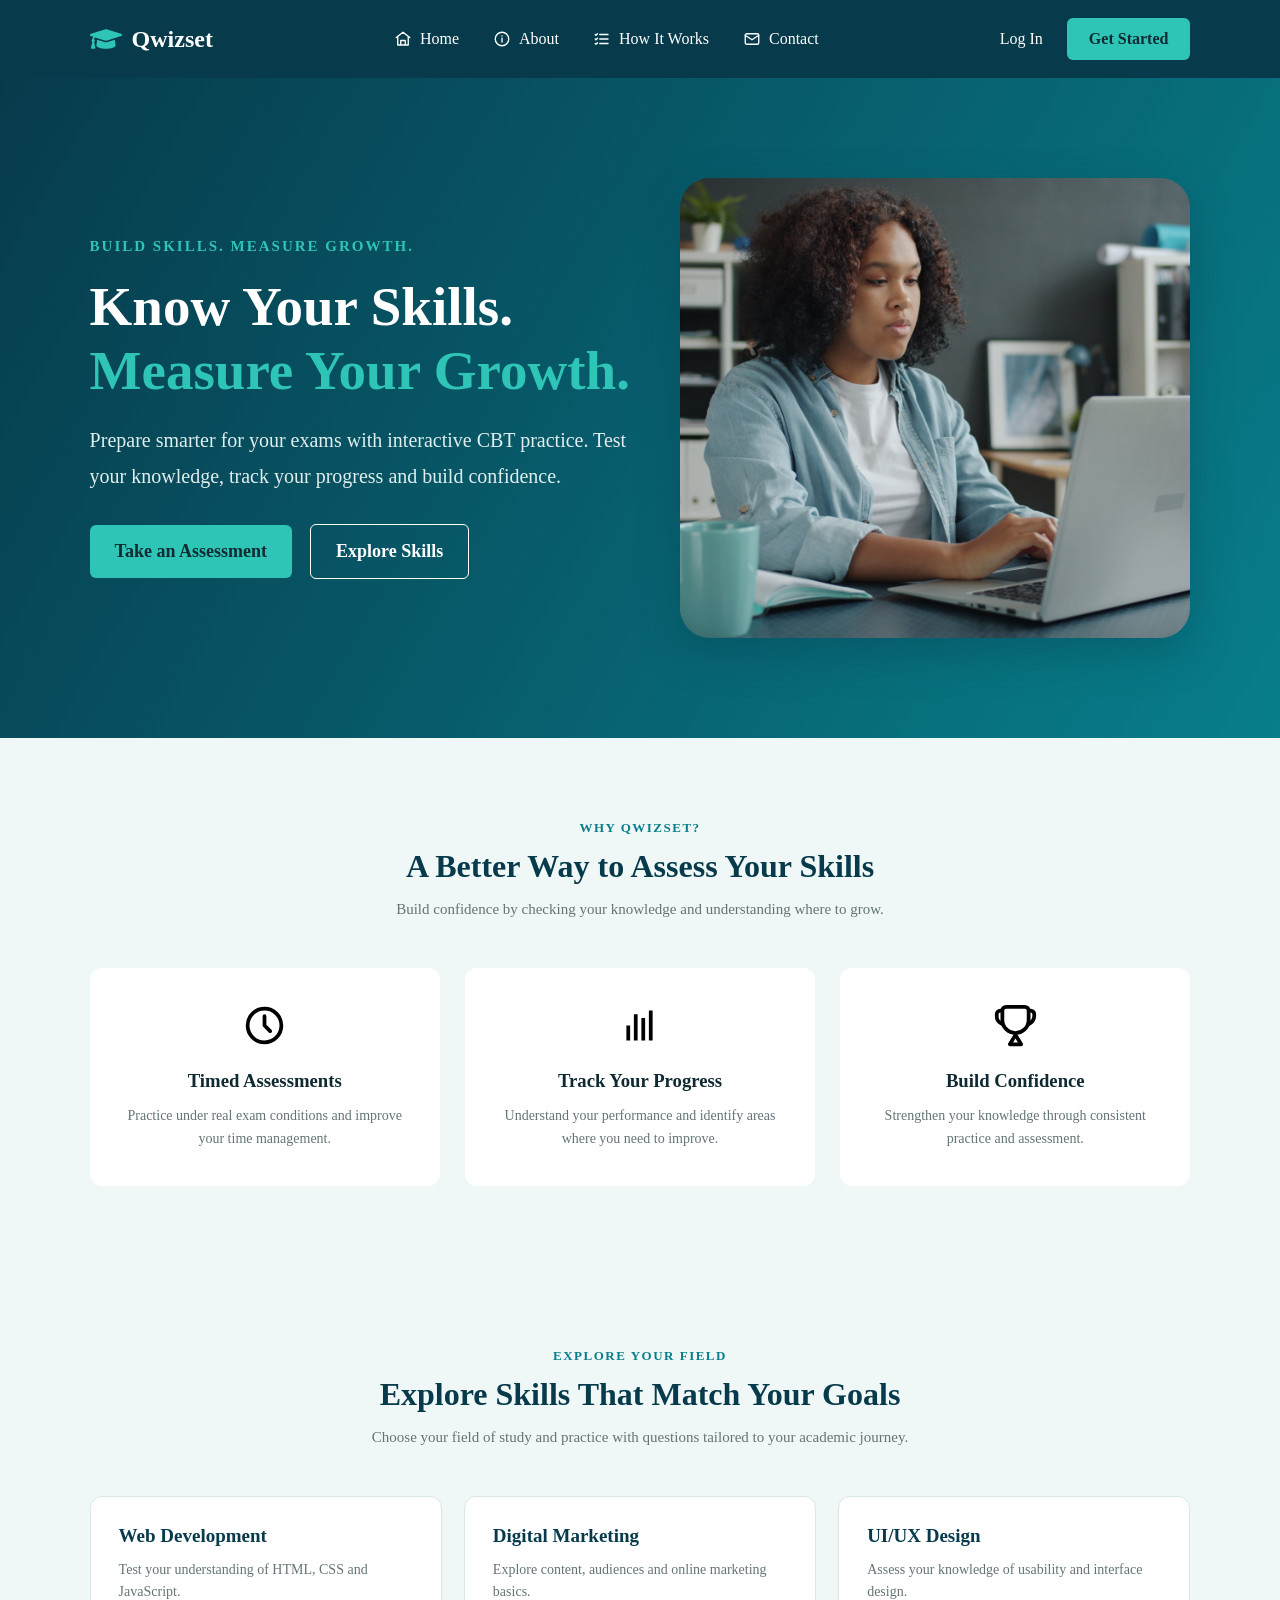
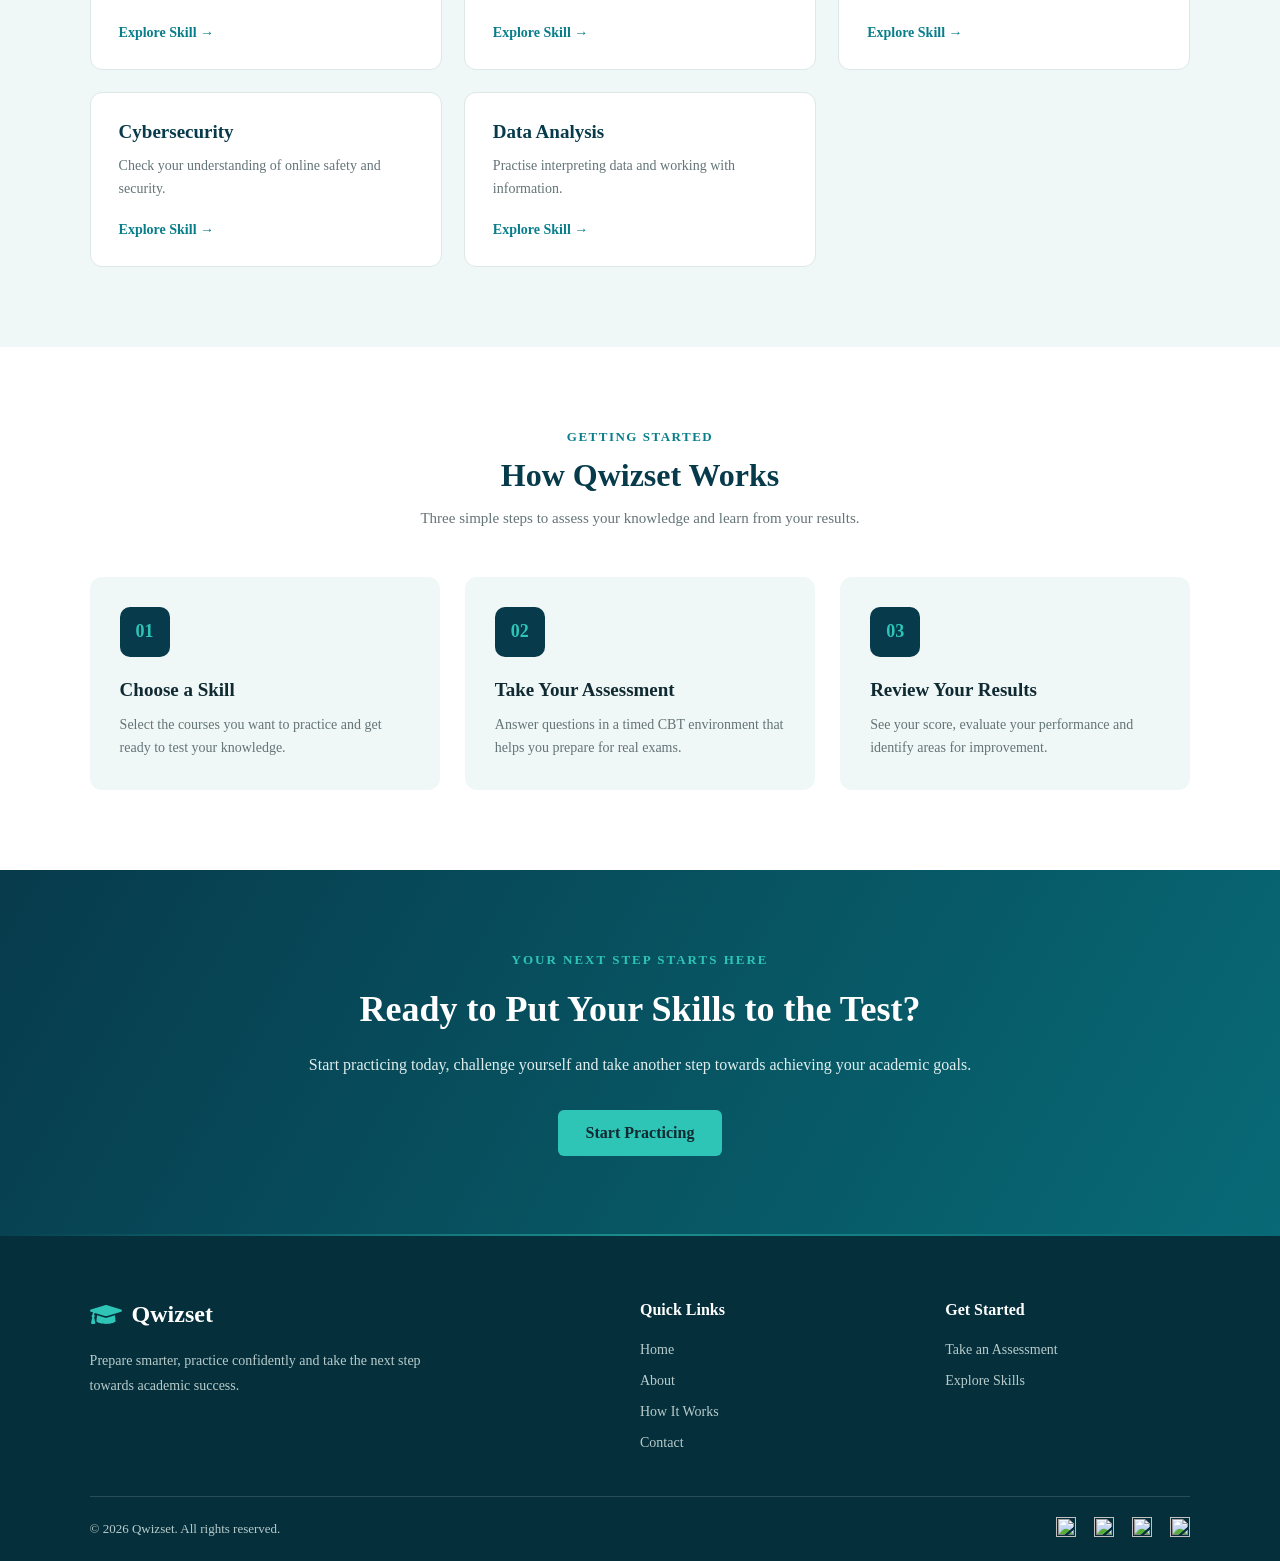
==== index.html @ 90378526 "Built a skills assessment quiz website" ====
<!doctype html>
<html lang="en">
  <head>
    <meta charset="UTF-8" />
    <meta name="viewport" content="width=device-width, initial-scale=1.0" />
    <title>Qwizset | Assess. Improve. Grow.</title>
    <link rel="stylesheet" href="style.css" />
  </head>
  <body>
    <header class="navbar">
      <div class="nav-container">
        <a href="#home" class="logo">
          <img src="assets/icons/qwizset-logo.svg" alt="Qwizset logo" />
          <span>Qwizset</span>
        </a>

        <nav class="nav-links" id="nav-links">
          <a href="#home">
            <svg class="nav-icon" viewBox="0 0 24 24" fill="none" stroke="currentColor" stroke-width="1.8" stroke-linecap="round" stroke-linejoin="round" aria-hidden="true">
              <path d="m3 10 9-7 9 7" />
              <path d="M5 9v11h14V9M9 20v-6h6v6" />
            </svg>
            <span>Home</span>
          </a>
          <a href="#features">
            <svg class="nav-icon" viewBox="0 0 24 24" fill="none" stroke="currentColor" stroke-width="1.8" stroke-linecap="round" stroke-linejoin="round" aria-hidden="true">
              <circle cx="12" cy="12" r="9" />
              <path d="M12 11v5m0-8h.01" />
            </svg>
            <span>About</span>
          </a>
          <a href="#how-it-works">
            <svg class="nav-icon" viewBox="0 0 24 24" fill="none" stroke="currentColor" stroke-width="1.8" stroke-linecap="round" stroke-linejoin="round" aria-hidden="true">
              <path d="M9 6h11M9 12h11M9 18h11" />
              <path d="m3 6 1 1 2-2m-3 7 1 1 2-2m-3 7 1 1 2-2" />
            </svg>
            <span>How It Works</span>
          </a>
          <a href="#contact">
            <svg class="nav-icon" viewBox="0 0 24 24" fill="none" stroke="currentColor" stroke-width="1.8" stroke-linecap="round" stroke-linejoin="round" aria-hidden="true">
              <rect x="3" y="5" width="18" height="14" rx="2" />
              <path d="m3 7 9 6 9-6" />
            </svg>
            <span>Contact</span>
          </a>
        </nav>

        <div class="nav-actions">
          <a href="#" class="login-btn">Log In</a>
          <a href="practice.html" class="signup-btn">Get Started</a>
        </div>

        <button
          class="menu-toggle"
          aria-label="Open navigation menu"
          aria-expanded="false"
          aria-controls="nav-links"
        >
          <img src="assets/icons/hamburger-menu.svg" class="menu-icon" alt="" />
          <img src="assets/icons/close-menu.svg" class="close-menu" alt="" />
        </button>
      </div>
    </header>

    <section class="hero" id="home">
      <div class="hero-content">
        <span class="hero-tag">BUILD SKILLS. MEASURE GROWTH.</span>

        <h1>Know Your Skills. <span>Measure Your Growth.</span></h1>

        <p>
          Prepare smarter for your exams with interactive CBT practice. Test
          your knowledge, track your progress and build confidence.
        </p>

        <div class="hero-buttons">
          <a href="practice.html" class="primary-btn">Take an Assessment</a>
          <a href="#courses" class="secondary-btn">Explore Skills</a>
        </div>
      </div>

      <div class="hero-image">
        <img
          src="assets/images/hero-image.jpg"
          alt="University student studying with a laptop"
        />
      </div>
    </section>
    <section class="features" id="features">
      <div class="section-heading">
        <span>WHY QWIZSET?</span>
        <h2>A Better Way to Assess Your Skills</h2>
        <p>Build confidence by checking your knowledge and understanding where to grow.</p>
      </div>

      <div class="features-container">
        <div class="feature-card">
          <img src="assets/icons/clock-icon.svg" alt="" />
          <h3>Timed Assessments</h3>
          <p>
            Practice under real exam conditions and improve your time
            management.
          </p>
        </div> 

        <div class="feature-card">
          <img src="assets/icons/chart.svg" alt="" />
          <h3>Track Your Progress</h3>
          <p>
            Understand your performance and identify areas where you need to
            improve.
          </p>
        </div>

        <div class="feature-card">
          <img src="assets/icons/trophy.svg" alt="" />
          <h3>Build Confidence</h3>
          <p>
            Strengthen your knowledge through consistent practice and
            assessment.
          </p>
        </div>
      </div>
    </section>

    <!-- SKILLS SECTION -->
    <section class="courses" id="courses">
      <div class="section-heading">
        <span>EXPLORE YOUR FIELD</span>
        <h2>Explore Skills That Match Your Goals</h2>
        <p>
          Choose your field of study and practice with questions tailored to
          your academic journey.
        </p>
      </div>

      <div class="courses-container">
        <div class="course-card">
          <h3>Web Development</h3>
          <p>Test your understanding of HTML, CSS and JavaScript.</p>
          <a href="practice.html?skill=web-development">Explore Skill →</a>
        </div>
        <div class="course-card">
          <h3>Digital Marketing</h3>
          <p>Explore content, audiences and online marketing basics.</p>
          <a href="practice.html?skill=digital-marketing">Explore Skill →</a>
        </div>
        <div class="course-card">
          <h3>UI/UX Design</h3>
          <p>Assess your knowledge of usability and interface design.</p>
          <a href="practice.html?skill=ui-ux-design">Explore Skill →</a>
        </div>
        <div class="course-card">
          <h3>Cybersecurity</h3>
          <p>Check your understanding of online safety and security.</p>
          <a href="practice.html?skill=cybersecurity">Explore Skill →</a>
        </div>
        <div class="course-card">
          <h3>Data Analysis</h3>
          <p>Practise interpreting data and working with information.</p>
          <a href="practice.html?skill=data-analysis">Explore Skill →</a>
        </div>
      </div>
    </section>

    <!-- HOW IT WORKS SECTION -->
    <section class="how-it-works" id="how-it-works">
      <div class="section-heading">
        <span>GETTING STARTED</span>
        <h2>How Qwizset Works</h2>
        <p>Three simple steps to assess your knowledge and learn from your results.</p>
      </div>

      <div class="steps-container">
        <div class="step-card">
          <div class="step-number">01</div>
          <h3>Choose a Skill</h3>
          <p>
            Select the courses you want to practice and get ready to test your
            knowledge.
          </p>
        </div>

        <div class="step-card">
          <div class="step-number">02</div>
          <h3>Take Your Assessment</h3>
          <p>
            Answer questions in a timed CBT environment that helps you prepare
            for real exams.
          </p>
        </div>

        <div class="step-card">
          <div class="step-number">03</div>
          <h3>Review Your Results</h3>
          <p>
            See your score, evaluate your performance and identify areas for
            improvement.
          </p>
        </div>
      </div>
    </section>

    <!-- CTA SECTION -->
    <section class="cta-section" id="contact">
      <div class="cta-content">
        <span>YOUR NEXT STEP STARTS HERE</span>

        <h2>Ready to Put Your Skills to the Test?</h2>

        <p>
          Start practicing today, challenge yourself and take another step
          towards achieving your academic goals.
        </p>

        <a href="practice.html" class="cta-btn">Start Practicing</a>
      </div>
    </section>
    <!-- FOOTER -->
    <footer class="footer">
      <div class="footer-container">
        <div class="footer-brand">
          <a href="#home" class="logo">
            <img src="assets/icons/qwizset-logo.svg" alt="" />
            <span>Qwizset</span>
          </a>

          <p>
            Prepare smarter, practice confidently and take the next step towards
            academic success.
          </p>
        </div>

        <div class="footer-links">
          <h3>Quick Links</h3>
          <a href="#home">Home</a>
          <a href="#features">About</a>
          <a href="#how-it-works">How It Works</a>
          <a href="#contact">Contact</a>
        </div>

        <div class="footer-links">
          <h3>Get Started</h3>
          <a href="practice.html">Take an Assessment</a>
          <a href="#courses">Explore Skills</a>
        </div>
      </div>

      <div class="footer-bottom">
        <p>&copy; 2026 Qwizset. All rights reserved.</p>

        <div class="social-links">
          <a href="#" aria-label="Instagram">
            <img src="assets/icons/instagram.png" alt="" />
          </a>

          <a href="#" aria-label="Facebook">
            <img src="assets/icons/facebook.png" alt="" />
          </a>

          <a href="#" aria-label="X">
            <img src="assets/icons/x.png" alt="" />
          </a>

          <a href="#" aria-label="LinkedIn">
            <img src="assets/icons/linkedin.png" alt="" />
          </a>
        </div>
      </div>
    </footer>

    <script src="script.js"></script>
  </body>
</html>
---- style.css ----
:root {
  --deep-teal: #073b4c;
  --teal: #087e8b;
  --aqua: #2ec4b6;
  --dark-teal: #102a32;
  --pale-mist: #f0f7f7;
}
*{
    margin: 0;
    padding: 0;
}
html {
  scroll-behavior: smooth;
  scroll-padding-top: 85px;
}

/* NAVBAR */
.navbar {
  background-color: var(--deep-teal);
  padding: 18px 7%;
  position: sticky;
  top: 0;
  z-index: 1000;
}

.nav-container {
  display: flex;
  align-items: center;
  justify-content: space-between;
}

.logo {
  display: flex;
  align-items: center;
  gap: 10px;
  color: white;
  text-decoration: none;
  font-size: 24px;
  font-weight: 700;
}

.logo img {
  width: 32px;
}

.nav-links {
  display: flex;
  align-items: center;
  gap: 34px;
}

.nav-links a,
.login-btn {
  color: white;
  text-decoration: none;
  font-size: 16px;
}
.nav-links a {
  display: inline-flex;
  align-items: center;
  gap: 8px;
  transition: color 0.3s ease;
}

.nav-icon {
  width: 18px;
  height: 18px;
  flex: 0 0 auto;
}

.nav-links a:hover {
  color: var(--aqua);
}

.login-btn {
  transition: color 0.3s ease;
}

.login-btn:hover {
  color: var(--aqua);
}

.nav-actions {
  display: flex;
  align-items: center;
  gap: 24px;
}

.signup-btn {
  background-color: var(--aqua);
  color: var(--dark-teal);
  padding: 12px 22px;
  border-radius: 6px;
  text-decoration: none;
  font-weight: 600;
}

.signup-btn {
  transition:
    transform 0.3s ease,
    background-color 0.3s ease;
}

.signup-btn:hover {
  background-color: white;
  transform: translateY(-3px);
}

.menu-toggle {
  display: none;
  background: none;
  border: none;
}

.menu-toggle img {
  width: 28px;
}

/* HERO SECTION */
.hero {
  background: linear-gradient(120deg, #073b4c, #087e8b);
  min-height: 520px;
  padding: 70px 7%;
  display: flex;
  align-items: center;
  justify-content: space-between;
  gap: 40px;
}

.hero-content {
  max-width: 550px;
  color: white;
}

.hero-tag {
  color: var(--aqua);
  font-size: 15px;
  font-weight: 700;
  letter-spacing: 2px;
}

.hero-content h1 {
  font-size: 55px;
  line-height: 1.15;
  margin: 20px 0;
}

.hero-content h1 span {
  color: var(--aqua);
}

.hero-content p {
  font-size: 20px;
  line-height: 1.8;
  color: #e0eeee;
  margin-bottom: 30px;
}

.hero-buttons {
  display: flex;
  align-items: center;
  gap: 18px;
}

.primary-btn,
.secondary-btn {
  padding: 16px 25px;
  font-size: 18px;
  border-radius: 6px;
  text-decoration: none;
  font-weight: 600;
  transition:
    transform 0.3s ease,
    background-color 0.3s ease,
    color 0.3s ease,
    box-shadow 0.3s ease;
}

.primary-btn {
  background: var(--aqua);
  color: var(--dark-teal);
}

.secondary-btn {
  border: 1px solid white;
  color: white;
}

.primary-btn:hover {
  background-color: white;
  transform: translateY(-4px);
  box-shadow: 0 8px 20px rgba(46, 196, 182, 0.2);
}

.secondary-btn:hover {
  background-color: white;
  color: var(--deep-teal);
  transform: translateY(-4px);
}

.hero-image {
  flex: 1;
  display: flex;
  justify-content: center;
  align-items: center;
  max-width: 680px;
  min-width: 0;
}

.hero-image img {
  width: 100%;
  max-width: 680px;
  height: 460px;
  object-fit: cover;
  object-position: center;
  border-radius: 30px;
  box-shadow: 0 15px 40px rgba(7, 59, 76, 0.35);
}

/* FEATURES SECTION */
.features {
  padding: 80px 7%;
  background-color: var(--pale-mist);
}

.section-heading {
  text-align: center;
  max-width: 650px;
  margin: 0 auto 50px;
}

.section-heading span {
  color: var(--teal);
  font-size: 13px;
  font-weight: 700;
  letter-spacing: 2px;
}

.section-heading h2 {
  color: var(--dark-teal);
  font-size: 34px;
  margin: 15px 0;
}

.section-heading p {
  color: #647477;
  line-height: 1.7;
}

.features-container {
  display: grid;
  grid-template-columns: repeat(3, 1fr);
  gap: 25px;
}

.feature-card {
  background: white;
  padding: 35px 25px;
  border-radius: 12px;
  text-align: center;
  transition:
    transform 0.3s ease,
    box-shadow 0.3s ease;
}

.feature-card:hover {
  transform: translateY(-7px);
  box-shadow: 0 10px 25px rgba(7, 59, 76, 0.1);
}

.feature-card img {
  width: 45px;
  height: 45px;
  object-fit: contain;
  margin-bottom: 18px;
}

.feature-card h3 {
  color: var(--dark-teal);
  margin-bottom: 12px;
}

.feature-card p {
  color: #647477;
  line-height: 1.7;
  font-size: 14px;
}

/* COURSES SECTION */
.courses {
  padding: 80px 7%;
  background-color: var(--pale-mist);
}

.section-heading {
  text-align: center;
  max-width: 650px;
  margin: 0 auto 45px;
}

.section-heading span {
  color: var(--teal);
  font-size: 13px;
  font-weight: 700;
  letter-spacing: 1.5px;
}

.section-heading h2 {
  color: var(--deep-teal);
  font-size: 32px;
  margin: 12px 0;
}

.section-heading p {
  color: #647477;
  font-size: 15px;
  line-height: 1.7;
}

.courses-container {
  display: grid;
  grid-template-columns: repeat(3, 1fr);
  gap: 22px;
}

.course-card {
  background-color: white;
  padding: 28px;
  border-radius: 12px;
  border: 1px solid #dce7e7;
  transition: 0.3s ease;
}

.course-card:hover {
  transform: translateY(-6px);
  box-shadow: 0 8px 20px rgba(7, 59, 76, 0.08);
  border-color: var(--teal);
}

.course-card h3 {
  color: var(--deep-teal);
  font-size: 19px;
  margin-bottom: 12px;
}

.course-card p {
  color: #647477;
  font-size: 14px;
  line-height: 1.6;
  margin-bottom: 20px;
}

.course-card a {
  color: var(--teal);
  font-size: 14px;
  font-weight: 700;
  text-decoration: none;
  transition: 0.3s ease;
}

.course-card a:hover {
  color: var(--deep-teal);
}

/* HOW IT WORKS SECTION */
.how-it-works {
  padding: 80px 7%;
  background-color: white;
}

.steps-container {
  display: grid;
  grid-template-columns: repeat(3, 1fr);
  gap: 25px;
}

.step-card {
  padding: 30px;
  background-color: var(--pale-mist);
  border-radius: 12px;
  transition:
    transform 0.3s ease,
    box-shadow 0.3s ease;
}

.step-card:hover {
  transform: translateY(-7px);
  box-shadow: 0 10px 25px rgba(7, 59, 76, 0.1);
}

.step-number {
  width: 50px;
  height: 50px;
  display: flex;
  align-items: center;
  justify-content: center;
  background-color: var(--deep-teal);
  color: var(--aqua);
  border-radius: 10px;
  font-size: 18px;
  font-weight: 700;
  margin-bottom: 22px;
}

.step-card h3 {
  color: var(--dark-teal);
  font-size: 19px;
  margin-bottom: 12px;
}

.step-card p {
  color: #647477;
  font-size: 14px;
  line-height: 1.7;
}

/* CTA SECTION */
.cta-section {
  padding: 80px 7%;
  background: linear-gradient(120deg, #073b4c, #086a76);
  text-align: center;
  position: relative;
}
.cta-section::after {
  content: "";
  position: absolute;
  bottom: 0;
  left: 0;
  width: 100%;
  height: 2px;
  background: linear-gradient(90deg, transparent, var(--aqua), transparent);
  opacity: 0.5;
}

.cta-content {
  max-width: 700px;
  margin: 0 auto;
}

.cta-content span {
  color: var(--aqua);
  font-size: 13px;
  font-weight: 700;
  letter-spacing: 2px;
}

.cta-content h2 {
  color: white;
  font-size: 36px;
  line-height: 1.3;
  margin: 18px 0;
}

.cta-content p {
  color: #e0eeee;
  font-size: 16px;
  line-height: 1.8;
  margin-bottom: 30px;
}

.cta-btn {
  display: inline-block;
  background-color: var(--aqua);
  color: var(--dark-teal);
  padding: 14px 28px;
  border-radius: 6px;
  text-decoration: none;
  font-weight: 700;
  transition:
    transform 0.3s ease,
    background-color 0.3s ease;
}

.cta-btn:hover {
  background-color: white;
  transform: translateY(-3px);
}

/* FOOTER */
.footer {
  background-color: #052f3b;
  padding: 65px 7% 20px;
}

.footer-container {
  display: grid;
  grid-template-columns: 2fr 1fr 1fr;
  gap: 60px;
  padding-bottom: 45px;
}

.footer-brand .logo {
  margin-bottom: 20px;
}

.footer-brand p {
  color: #b8cccc;
  font-size: 14px;
  line-height: 1.8;
  max-width: 350px;
}

.footer-links {
  display: flex;
  flex-direction: column;
  gap: 15px;
}

.footer-links h3 {
  color: white;
  font-size: 16px;
  margin-bottom: 8px;
}

.footer-links a {
  color: #b8cccc;
  text-decoration: none;
  font-size: 14px;
  transition:
    color 0.3s ease,
    transform 0.3s ease;
}

.footer-links a:hover {
  color: var(--aqua);
  transform: translateX(5px);
}

.footer-bottom {
  border-top: 1px solid rgba(255, 255, 255, 0.15);
  padding-top: 20px;
  display: flex;
  align-items: center;
  justify-content: space-between;
  gap: 20px;
}

.footer-bottom p {
  color: #b8cccc;
  font-size: 13px;
}

.social-links {
  display: flex;
  align-items: center;
  gap: 18px;
}

.social-links img {
  width: 20px;
  height: 20px;
  object-fit: contain;
  transition: transform 0.3s ease;
}

.social-links a:hover img {
  transform: translateY(-4px);
}

/* TABLET RESPONSIVENESS */
@media (max-width: 900px) {

    /* HERO SECTION */
    .hero {
        gap: 20px;
        padding: 60px 5%;
    }

    .hero-content {
        flex: 1;
    }

   .hero-buttons a {
    display: inline-flex;
    align-items: center;
    justify-content: center;
    text-align: center;
    white-space: nowrap;
} 

    .hero-image {
        flex: 1;
    }

    /* COURSES SECTION */
    .courses-container {
        grid-template-columns: repeat(2, 1fr);
    }

}

/* MOBILE RESPONSIVENESS */
@media (max-width: 768px) {
  /* NAVBAR */
  .navbar {
    padding: 15px 5%;
  }

  .nav-links,
  .nav-actions {
    display: none;
  }

  .nav-links a {
    padding: 10px 15px;
    border-radius: 6px;
    transition:
      background-color 0.3s ease,
      color 0.3s ease;
  }

  .nav-links a:hover {
    background-color: var(--aqua);
    color: var(--dark-teal);
  }
  .nav-links.active {
    display: flex;
    flex-direction: column;
    position: absolute;
    top: 100%;
    left: 0;
    width: 100%;
    background-color: var(--deep-teal);
    padding: 25px 5%;
    gap: 22px;
    z-index: 100;
  }

  .menu-toggle {
    display: block;
    cursor: pointer;
  }

  /* HERO SECTION */
  .hero {
    flex-direction: column;
    text-align: center;
    padding: 60px 5%;
  }

  .hero-content h1 {
    font-size: 38px;
  }

  .hero-buttons {
    justify-content: center;
    flex-wrap: wrap;
  }

  .hero-image {
    width: 100%;
  }

  .hero-image img {
    width: 100%;
    max-width: 500px;
    height: 350px;
  }

  /* FEATURES */
  .features-container {
    grid-template-columns: 1fr;
  }

  .section-heading h2 {
    font-size: 28px;
  }

  /* COURSES SECTION */
  .courses {
    padding: 80px 7%;
    background-color: var(--pale-mist);
  }

  .section-heading {
    text-align: center;
    max-width: 650px;
    margin: 0 auto 45px;
  }

  .section-heading span {
    color: var(--teal);
    font-size: 13px;
    font-weight: 700;
    letter-spacing: 1.5px;
  }

  .section-heading h2 {
    color: var(--deep-teal);
    font-size: 32px;
    margin: 12px 0;
  }

  .section-heading p {
    color: #647477;
    font-size: 15px;
    line-height: 1.7;
  }

  .courses-container {
    display: grid;
    grid-template-columns: repeat(3, 1fr);
    gap: 22px;
  }

  .course-card {
    background-color: white;
    padding: 28px;
    border-radius: 12px;
    border: 1px solid #dce7e7;
    transition: 0.3s ease;
  }

  .course-card:hover {
    transform: translateY(-6px);
    box-shadow: 0 8px 20px rgba(7, 59, 76, 0.08);
    border-color: var(--teal);
  }

  .course-card h3 {
    color: var(--deep-teal);
    font-size: 19px;
    margin-bottom: 12px;
  }

  .course-card p {
    color: #647477;
    font-size: 14px;
    line-height: 1.6;
    margin-bottom: 20px;
  }

  .course-card a {
    color: var(--teal);
    font-size: 14px;
    font-weight: 700;
    text-decoration: none;
    transition: 0.3s ease;
  }

  .course-card a:hover {
    color: var(--deep-teal);
  }

  .courses-container {
    grid-template-columns: 1fr;
}

  /* HOW IT WORKS */
  .steps-container {
    grid-template-columns: 1fr;
  }

  /* CTA */
  .cta-content h2 {
    font-size: 29px;
  }

  /* FOOTER */
  .footer-container {
    grid-template-columns: 1fr;
    gap: 35px;
  }

  .footer-bottom {
    flex-direction: column;
    text-align: center;
  }
}


.menu-toggle .menu-icon {
  display: block;
}
.menu-toggle .close-menu {
  display: none;
}

.menu-toggle.active .menu-icon {
  display: none;
}

.menu-toggle.active .close-menu {
  display: block;
}
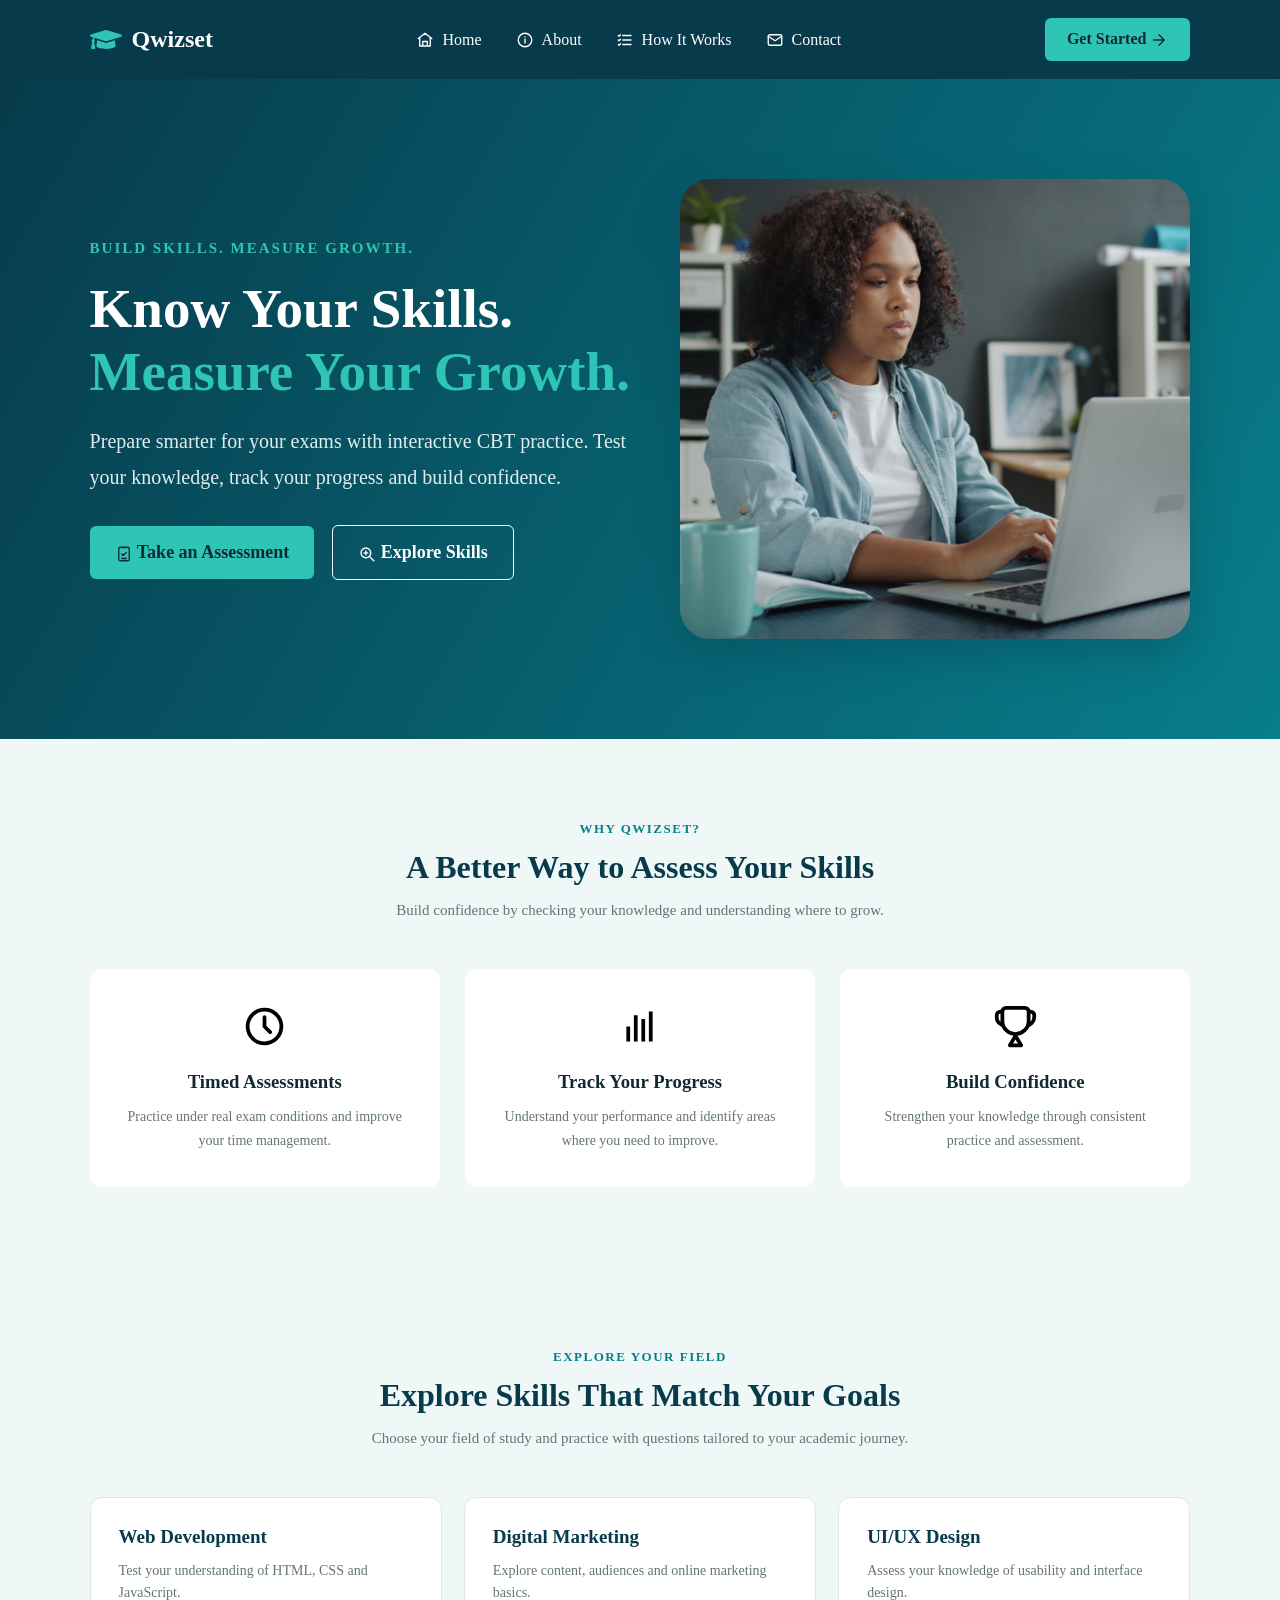
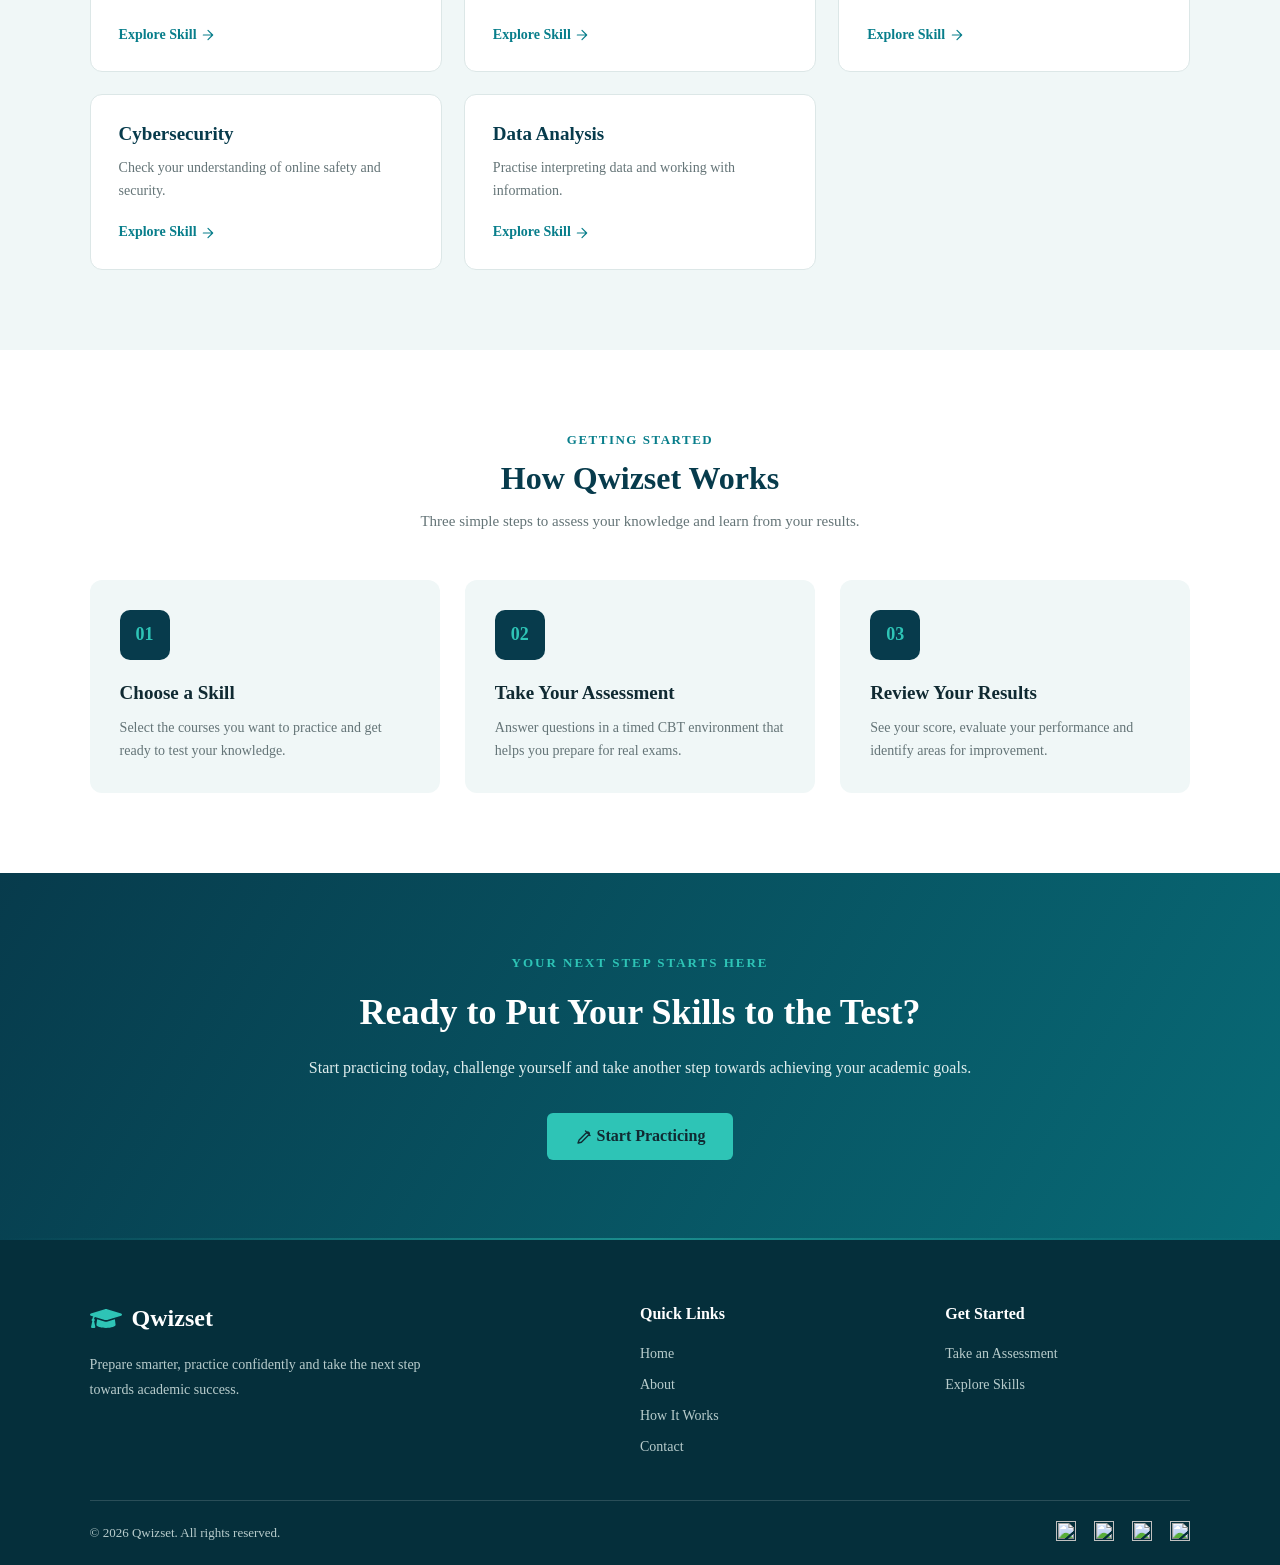
==== commit 66ad72fc: "I added more responsive design, ui/ux design, javascript functionality and icons" ====
--- a/index.html
+++ b/index.html
@@ -46,8 +46,12 @@
         </nav>
 
         <div class="nav-actions">
-          <a href="#" class="login-btn">Log In</a>
-          <a href="practice.html" class="signup-btn">Get Started</a>
+          <a href="practice.html" class="signup-btn">
+            Get Started
+            <svg width="18" height="18" viewBox="0 0 24 24" fill="none" stroke="currentColor" stroke-width="1.8" stroke-linecap="round" stroke-linejoin="round" aria-hidden="true" style="vertical-align: middle;">
+              <path d="M5 12h14m-7-7 7 7-7 7" />
+            </svg>
+          </a>
         </div>
 
         <button
@@ -74,8 +78,20 @@
         </p>
 
         <div class="hero-buttons">
-          <a href="practice.html" class="primary-btn">Take an Assessment</a>
-          <a href="#courses" class="secondary-btn">Explore Skills</a>
+          <a href="practice.html" class="primary-btn">
+            <svg width="18" height="18" viewBox="0 0 24 24" fill="none" stroke="currentColor" stroke-width="1.8" stroke-linecap="round" stroke-linejoin="round" aria-hidden="true" style="vertical-align: middle;">
+              <rect x="5" y="3" width="14" height="18" rx="2" />
+              <path d="M9 3.5h6M9 12l2 2 4-4M9 18h6" />
+            </svg>
+            Take an Assessment
+          </a>
+          <a href="#courses" class="secondary-btn">
+            <svg width="18" height="18" viewBox="0 0 24 24" fill="none" stroke="currentColor" stroke-width="1.8" stroke-linecap="round" stroke-linejoin="round" aria-hidden="true" style="vertical-align: middle;">
+              <circle cx="10.5" cy="10.5" r="6.5" />
+              <path d="m16 16 5 5M8 10.5h5m-2.5-2.5v5" />
+            </svg>
+            Explore Skills
+          </a>
         </div>
       </div>
 
@@ -138,27 +154,52 @@
         <div class="course-card">
           <h3>Web Development</h3>
           <p>Test your understanding of HTML, CSS and JavaScript.</p>
-          <a href="practice.html?skill=web-development">Explore Skill →</a>
+          <a href="practice.html?skill=web-development">
+            Explore Skill
+            <svg width="16" height="16" viewBox="0 0 24 24" fill="none" stroke="currentColor" stroke-width="1.8" stroke-linecap="round" stroke-linejoin="round" aria-hidden="true" style="vertical-align: middle;">
+              <path d="M5 12h14m-7-7 7 7-7 7" />
+            </svg>
+          </a>
         </div>
         <div class="course-card">
           <h3>Digital Marketing</h3>
           <p>Explore content, audiences and online marketing basics.</p>
-          <a href="practice.html?skill=digital-marketing">Explore Skill →</a>
+          <a href="practice.html?skill=digital-marketing">
+            Explore Skill
+            <svg width="16" height="16" viewBox="0 0 24 24" fill="none" stroke="currentColor" stroke-width="1.8" stroke-linecap="round" stroke-linejoin="round" aria-hidden="true" style="vertical-align: middle;">
+              <path d="M5 12h14m-7-7 7 7-7 7" />
+            </svg>
+          </a>
         </div>
         <div class="course-card">
           <h3>UI/UX Design</h3>
           <p>Assess your knowledge of usability and interface design.</p>
-          <a href="practice.html?skill=ui-ux-design">Explore Skill →</a>
+          <a href="practice.html?skill=ui-ux-design">
+            Explore Skill
+            <svg width="16" height="16" viewBox="0 0 24 24" fill="none" stroke="currentColor" stroke-width="1.8" stroke-linecap="round" stroke-linejoin="round" aria-hidden="true" style="vertical-align: middle;">
+              <path d="M5 12h14m-7-7 7 7-7 7" />
+            </svg>
+          </a>
         </div>
         <div class="course-card">
           <h3>Cybersecurity</h3>
           <p>Check your understanding of online safety and security.</p>
-          <a href="practice.html?skill=cybersecurity">Explore Skill →</a>
+          <a href="practice.html?skill=cybersecurity">
+            Explore Skill
+            <svg width="16" height="16" viewBox="0 0 24 24" fill="none" stroke="currentColor" stroke-width="1.8" stroke-linecap="round" stroke-linejoin="round" aria-hidden="true" style="vertical-align: middle;">
+              <path d="M5 12h14m-7-7 7 7-7 7" />
+            </svg>
+          </a>
         </div>
         <div class="course-card">
           <h3>Data Analysis</h3>
           <p>Practise interpreting data and working with information.</p>
-          <a href="practice.html?skill=data-analysis">Explore Skill →</a>
+          <a href="practice.html?skill=data-analysis">
+            Explore Skill
+            <svg width="16" height="16" viewBox="0 0 24 24" fill="none" stroke="currentColor" stroke-width="1.8" stroke-linecap="round" stroke-linejoin="round" aria-hidden="true" style="vertical-align: middle;">
+              <path d="M5 12h14m-7-7 7 7-7 7" />
+            </svg>
+          </a>
         </div>
       </div>
     </section>
@@ -213,7 +254,12 @@
           towards achieving your academic goals.
         </p>
 
-        <a href="practice.html" class="cta-btn">Start Practicing</a>
+        <a href="practice.html" class="cta-btn">
+          <svg width="18" height="18" viewBox="0 0 24 24" fill="none" stroke="currentColor" stroke-width="1.8" stroke-linecap="round" stroke-linejoin="round" aria-hidden="true" style="vertical-align: middle;">
+            <path d="m14 4 6 6M4 20l4.5-1 10-10a2.1 2.1 0 0 0-3-3l-10 10L4 20Z" />
+          </svg>
+          Start Practicing
+        </a>
       </div>
     </section>
     <!-- FOOTER -->
--- a/style.css
+++ b/style.css
@@ -49,8 +49,7 @@
   gap: 34px;
 }
 
-.nav-links a,
-.login-btn {
+.nav-links a {
   color: white;
   text-decoration: none;
   font-size: 16px;
@@ -69,14 +68,6 @@
 }
 
 .nav-links a:hover {
-  color: var(--aqua);
-}
-
-.login-btn {
-  transition: color 0.3s ease;
-}
-
-.login-btn:hover {
   color: var(--aqua);
 }
 
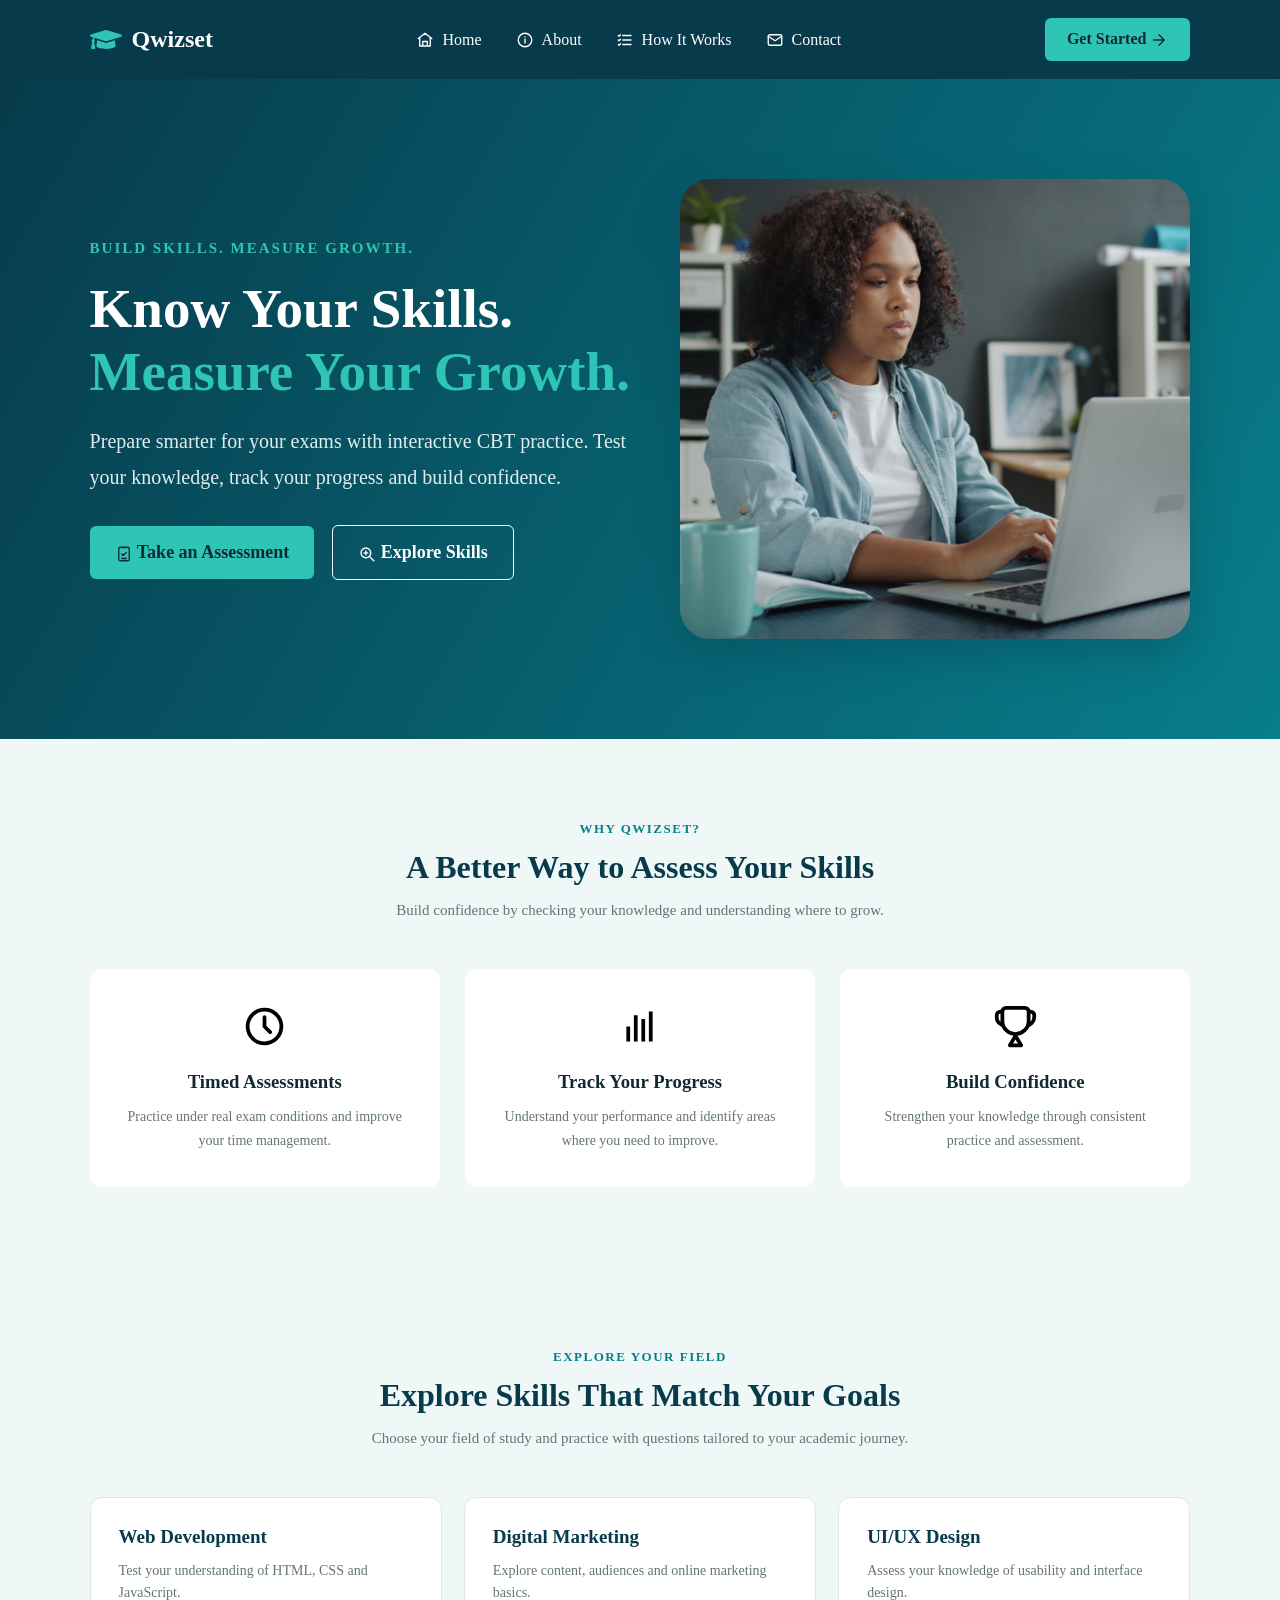
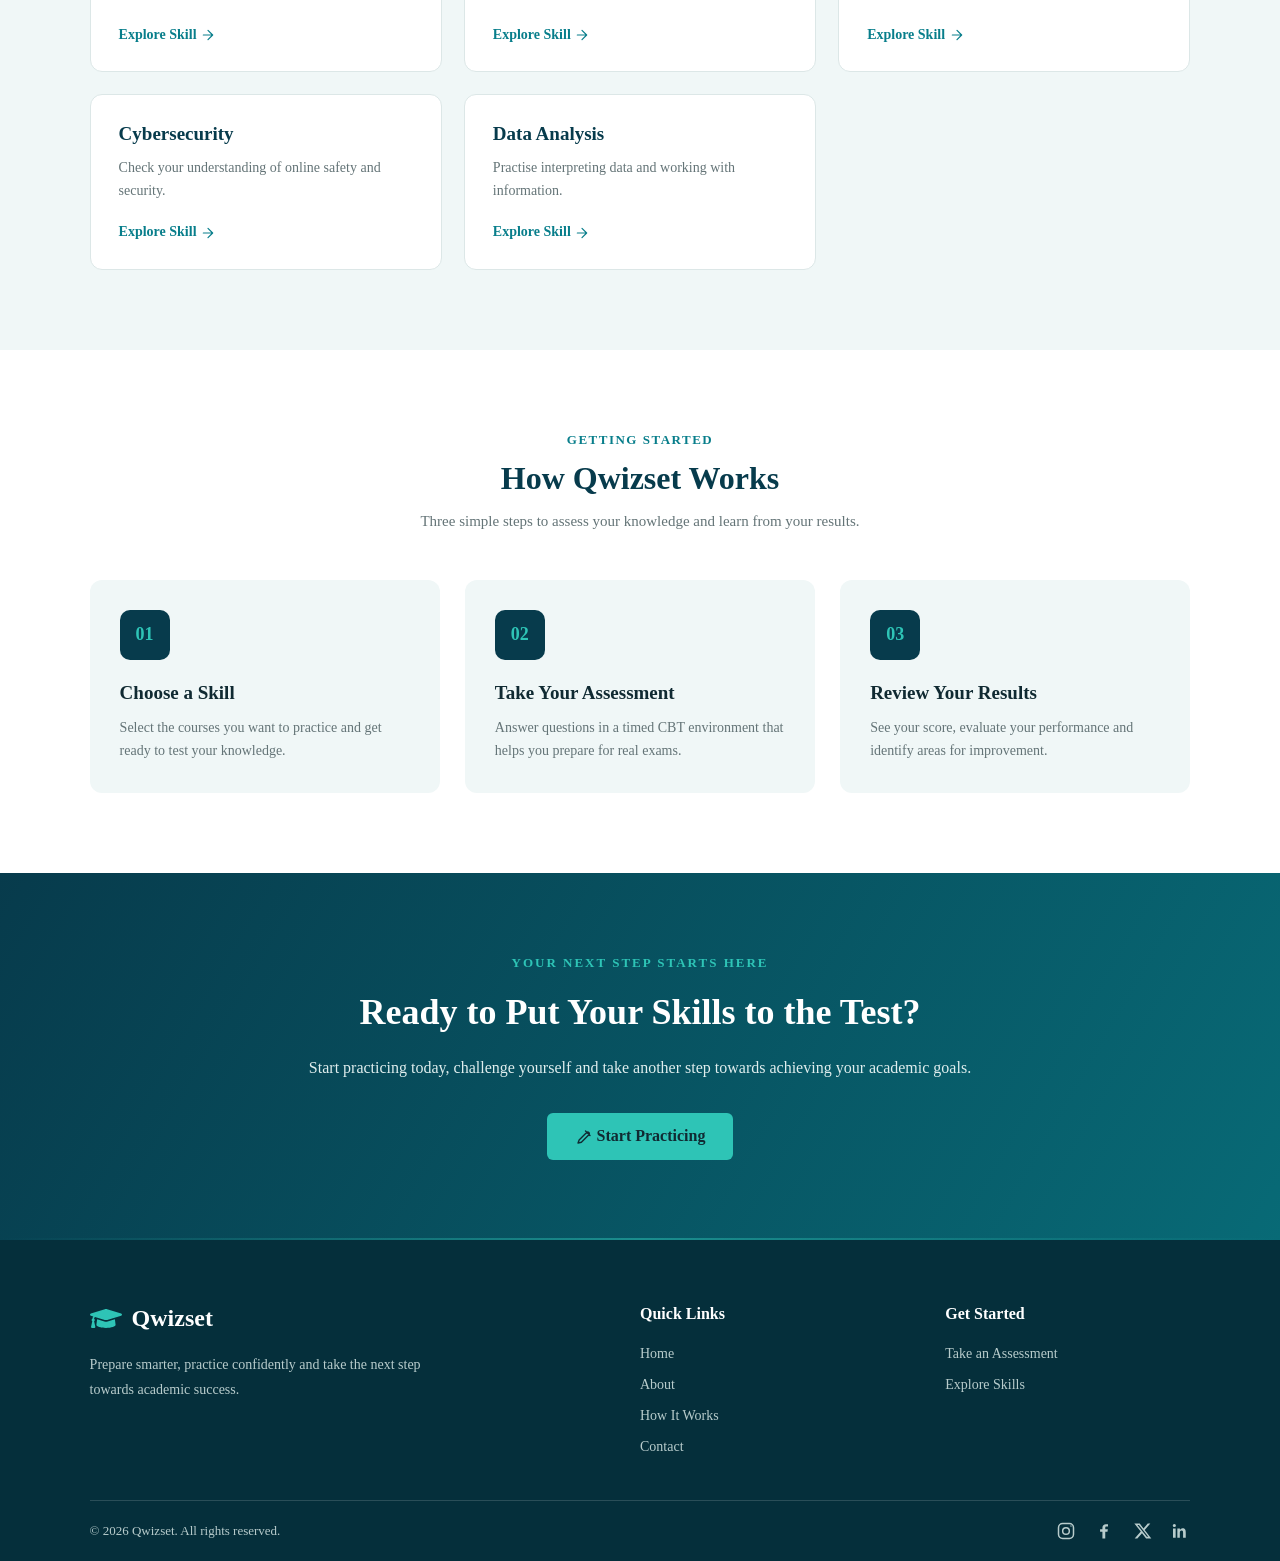
==== commit b7c23dac: "I added social media handles" ====
--- a/index.html
+++ b/index.html
@@ -4,6 +4,7 @@
     <meta charset="UTF-8" />
     <meta name="viewport" content="width=device-width, initial-scale=1.0" />
     <title>Qwizset | Assess. Improve. Grow.</title>
+    <link rel="icon" type="image/svg+xml" href="assets/icons/qwizset-logo.svg" />
     <link rel="stylesheet" href="style.css" />
   </head>
   <body>
@@ -297,19 +298,29 @@
 
         <div class="social-links">
           <a href="#" aria-label="Instagram">
-            <img src="assets/icons/instagram.png" alt="" />
+            <svg viewBox="0 0 24 24" fill="none" stroke="currentColor" stroke-width="1.8" stroke-linecap="round" stroke-linejoin="round" aria-hidden="true">
+              <rect x="3" y="3" width="18" height="18" rx="5" />
+              <circle cx="12" cy="12" r="4" />
+              <circle cx="18" cy="6" r="0.8" fill="currentColor" stroke="none" />
+            </svg>
           </a>
 
           <a href="#" aria-label="Facebook">
-            <img src="assets/icons/facebook.png" alt="" />
+            <svg viewBox="0 0 24 24" fill="currentColor" aria-hidden="true">
+              <path d="M13.5 21v-8h2.7l.4-3h-3.1V8.1c0-.9.3-1.5 1.6-1.5h1.7V3.9c-.3 0-1.3-.1-2.5-.1-2.5 0-4.2 1.5-4.2 4.3V10H7.3v3h2.8v8h3.4Z" />
+            </svg>
           </a>
 
           <a href="#" aria-label="X">
-            <img src="assets/icons/x.png" alt="" />
+            <svg viewBox="0 0 24 24" fill="currentColor" aria-hidden="true">
+              <path d="M18.9 3H22l-6.8 7.8L23.2 21h-6.3L12 14.7 6.4 21H3.2l7.3-8.4L2.8 3h6.5l4.5 6 5.1-6Zm-1.1 16h1.7L8.3 4.9H6.5L17.8 19Z" />
+            </svg>
           </a>
 
           <a href="#" aria-label="LinkedIn">
-            <img src="assets/icons/linkedin.png" alt="" />
+            <svg viewBox="0 0 24 24" fill="currentColor" aria-hidden="true">
+              <path d="M5.2 3.5a1.9 1.9 0 1 0 0 3.8 1.9 1.9 0 0 0 0-3.8ZM3.6 9h3.2v11H3.6V9Zm5.2 0h3.1v1.5h.1A3.4 3.4 0 0 1 15 8.7c3.3 0 3.9 2.2 3.9 5V20h-3.2v-5.6c0-1.3 0-3-1.8-3s-2.1 1.4-2.1 2.9V20H8.8V9Z" />
+            </svg>
           </a>
         </div>
       </div>
--- a/style.css
+++ b/style.css
@@ -537,14 +537,23 @@
   gap: 18px;
 }
 
-.social-links img {
+.social-links svg {
   width: 20px;
   height: 20px;
-  object-fit: contain;
   transition: transform 0.3s ease;
 }
 
-.social-links a:hover img {
+.social-links a {
+  display: inline-flex;
+  color: #b8cccc;
+  transition: color 0.3s ease;
+}
+
+.social-links a:hover {
+  color: var(--aqua);
+}
+
+.social-links a:hover svg {
   transform: translateY(-4px);
 }
 
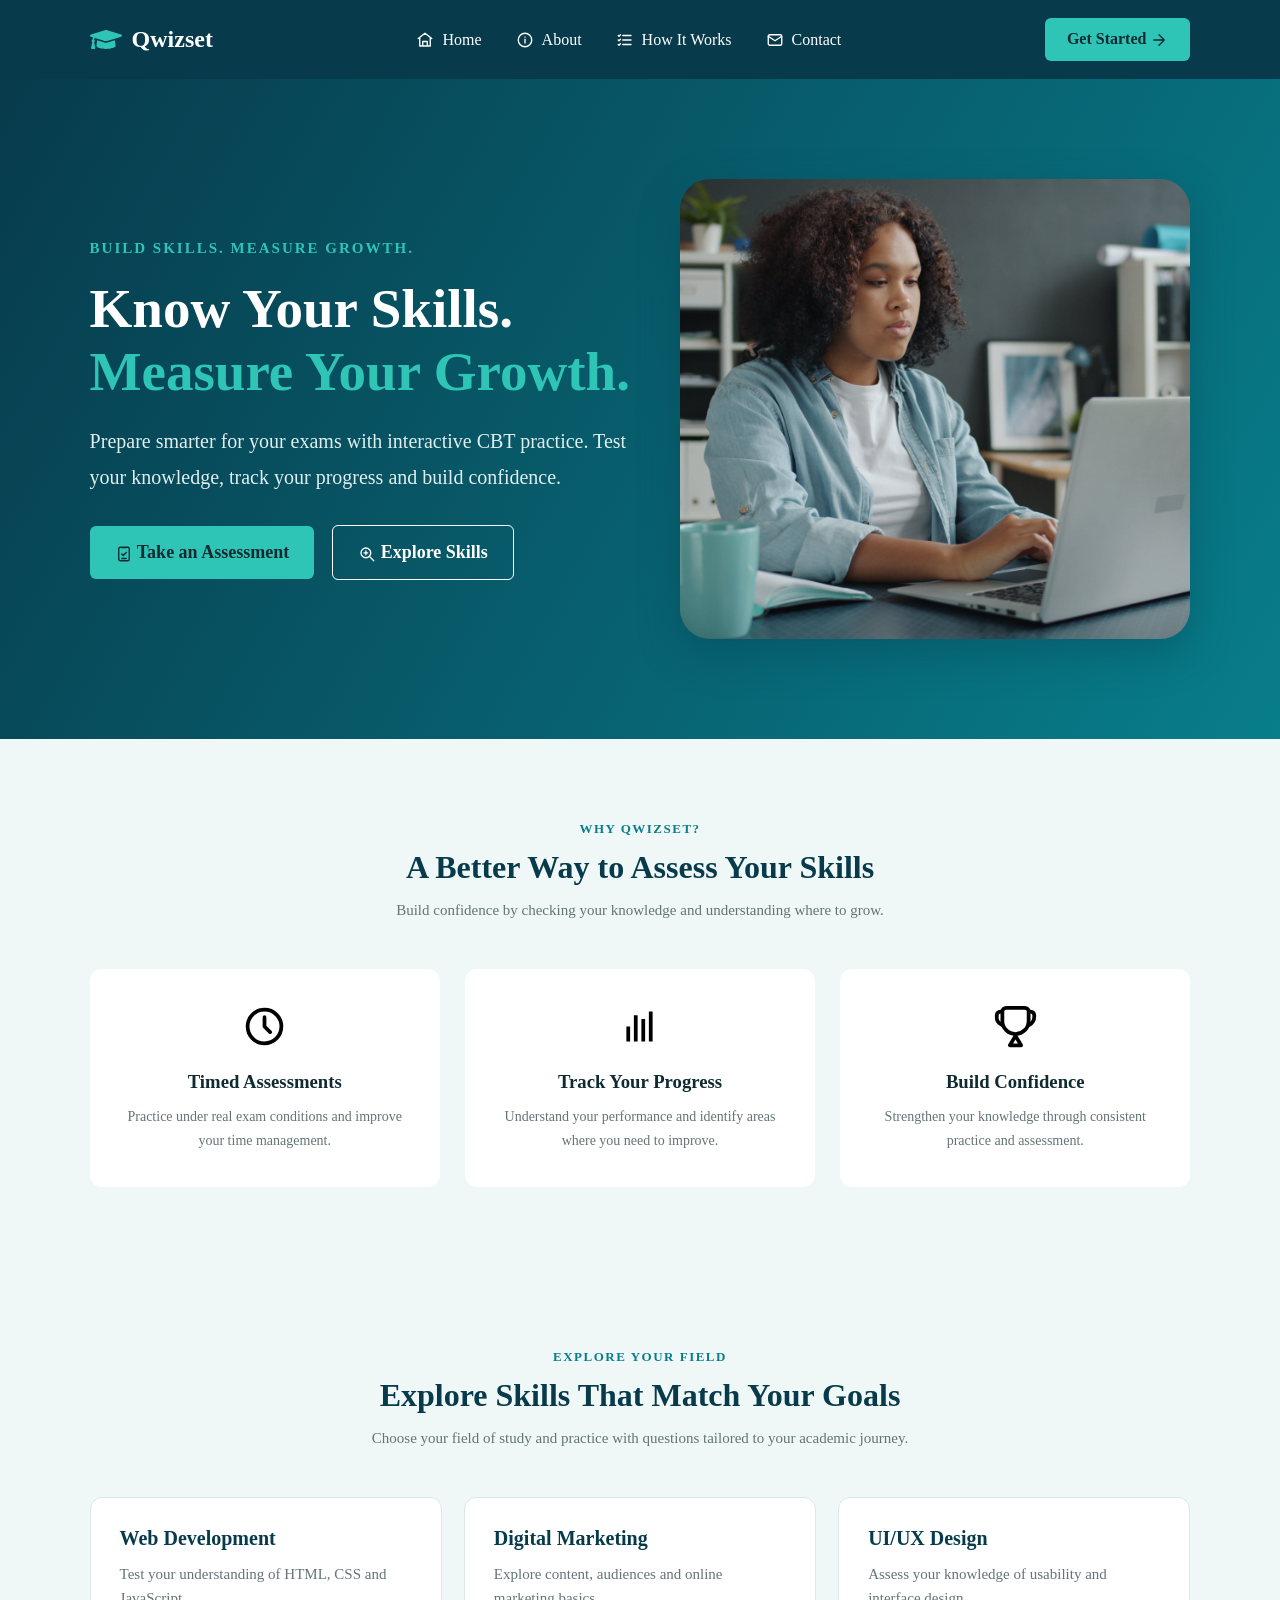
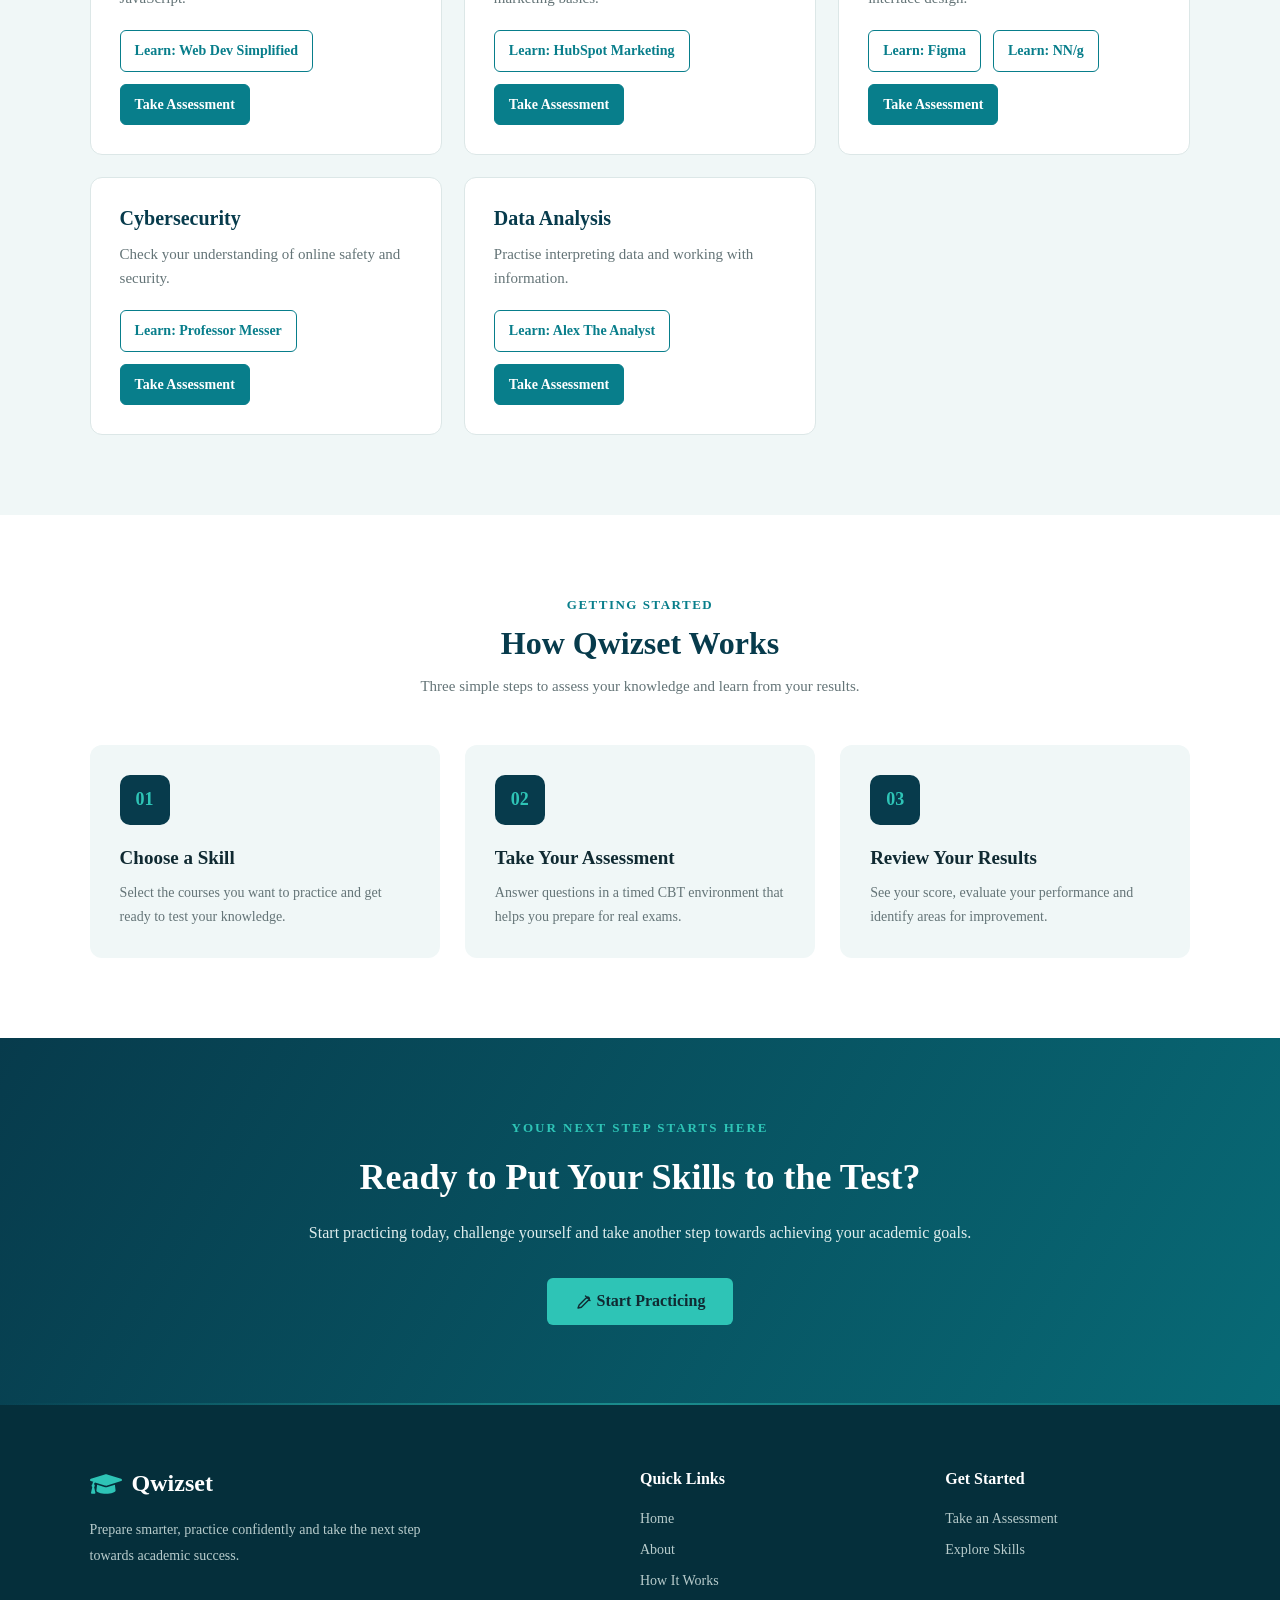
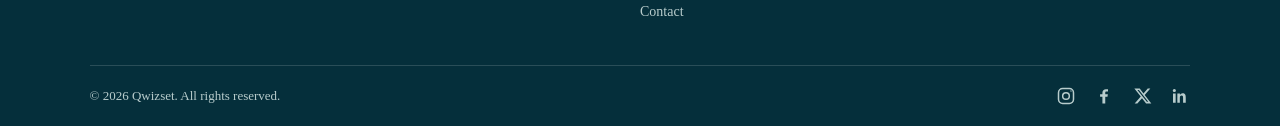
==== commit 006659bd: "I added confirmation cards, learning channel links and little ui/ux chnages" ====
--- a/index.html
+++ b/index.html
@@ -155,52 +155,43 @@
         <div class="course-card">
           <h3>Web Development</h3>
           <p>Test your understanding of HTML, CSS and JavaScript.</p>
-          <a href="practice.html?skill=web-development">
-            Explore Skill
-            <svg width="16" height="16" viewBox="0 0 24 24" fill="none" stroke="currentColor" stroke-width="1.8" stroke-linecap="round" stroke-linejoin="round" aria-hidden="true" style="vertical-align: middle;">
-              <path d="M5 12h14m-7-7 7 7-7 7" />
-            </svg>
-          </a>
+          <div class="course-actions">
+            <a class="learn-link" href="https://www.youtube.com/@WebDevSimplified" target="_blank" rel="noopener noreferrer">Learn: Web Dev Simplified</a>
+            <a class="assessment-link" href="practice.html?skill=web-development">Take Assessment</a>
+          </div>
         </div>
         <div class="course-card">
           <h3>Digital Marketing</h3>
           <p>Explore content, audiences and online marketing basics.</p>
-          <a href="practice.html?skill=digital-marketing">
-            Explore Skill
-            <svg width="16" height="16" viewBox="0 0 24 24" fill="none" stroke="currentColor" stroke-width="1.8" stroke-linecap="round" stroke-linejoin="round" aria-hidden="true" style="vertical-align: middle;">
-              <path d="M5 12h14m-7-7 7 7-7 7" />
-            </svg>
-          </a>
+          <div class="course-actions">
+            <a class="learn-link" href="https://www.youtube.com/@HubSpotMarketing" target="_blank" rel="noopener noreferrer">Learn: HubSpot Marketing</a>
+            <a class="assessment-link" href="practice.html?skill=digital-marketing">Take Assessment</a>
+          </div>
         </div>
         <div class="course-card">
           <h3>UI/UX Design</h3>
           <p>Assess your knowledge of usability and interface design.</p>
-          <a href="practice.html?skill=ui-ux-design">
-            Explore Skill
-            <svg width="16" height="16" viewBox="0 0 24 24" fill="none" stroke="currentColor" stroke-width="1.8" stroke-linecap="round" stroke-linejoin="round" aria-hidden="true" style="vertical-align: middle;">
-              <path d="M5 12h14m-7-7 7 7-7 7" />
-            </svg>
-          </a>
+          <div class="course-actions">
+            <a class="learn-link" href="https://www.youtube.com/@Figma" target="_blank" rel="noopener noreferrer">Learn: Figma</a>
+            <a class="learn-link" href="https://www.youtube.com/@NNgroup" target="_blank" rel="noopener noreferrer">Learn: NN/g</a>
+            <a class="assessment-link" href="practice.html?skill=ui-ux-design">Take Assessment</a>
+          </div>
         </div>
         <div class="course-card">
           <h3>Cybersecurity</h3>
           <p>Check your understanding of online safety and security.</p>
-          <a href="practice.html?skill=cybersecurity">
-            Explore Skill
-            <svg width="16" height="16" viewBox="0 0 24 24" fill="none" stroke="currentColor" stroke-width="1.8" stroke-linecap="round" stroke-linejoin="round" aria-hidden="true" style="vertical-align: middle;">
-              <path d="M5 12h14m-7-7 7 7-7 7" />
-            </svg>
-          </a>
+          <div class="course-actions">
+            <a class="learn-link" href="https://www.youtube.com/@professormesser" target="_blank" rel="noopener noreferrer">Learn: Professor Messer</a>
+            <a class="assessment-link" href="practice.html?skill=cybersecurity">Take Assessment</a>
+          </div>
         </div>
         <div class="course-card">
           <h3>Data Analysis</h3>
           <p>Practise interpreting data and working with information.</p>
-          <a href="practice.html?skill=data-analysis">
-            Explore Skill
-            <svg width="16" height="16" viewBox="0 0 24 24" fill="none" stroke="currentColor" stroke-width="1.8" stroke-linecap="round" stroke-linejoin="round" aria-hidden="true" style="vertical-align: middle;">
-              <path d="M5 12h14m-7-7 7 7-7 7" />
-            </svg>
-          </a>
+          <div class="course-actions">
+            <a class="learn-link" href="https://www.youtube.com/@AlexTheAnalyst" target="_blank" rel="noopener noreferrer">Learn: Alex The Analyst</a>
+            <a class="assessment-link" href="practice.html?skill=data-analysis">Take Assessment</a>
+          </div>
         </div>
       </div>
     </section>
--- a/style.css
+++ b/style.css
@@ -316,7 +316,7 @@
 
 .course-card {
   background-color: white;
-  padding: 28px;
+  padding: 29px;
   border-radius: 12px;
   border: 1px solid #dce7e7;
   transition: 0.3s ease;
@@ -330,13 +330,13 @@
 
 .course-card h3 {
   color: var(--deep-teal);
-  font-size: 19px;
+  font-size: 20px;
   margin-bottom: 12px;
 }
 
 .course-card p {
   color: #647477;
-  font-size: 14px;
+  font-size: 15px;
   line-height: 1.6;
   margin-bottom: 20px;
 }
@@ -705,7 +705,7 @@
 
   .course-card {
     background-color: white;
-    padding: 28px;
+    padding: 29px;
     border-radius: 12px;
     border: 1px solid #dce7e7;
     transition: 0.3s ease;
@@ -719,20 +719,20 @@
 
   .course-card h3 {
     color: var(--deep-teal);
-    font-size: 19px;
+    font-size: 20px;
     margin-bottom: 12px;
   }
 
   .course-card p {
     color: #647477;
-    font-size: 14px;
+    font-size: 15px;
     line-height: 1.6;
     margin-bottom: 20px;
   }
 
   .course-card a {
     color: var(--teal);
-    font-size: 14px;
+    font-size: 15px;
     font-weight: 700;
     text-decoration: none;
     transition: 0.3s ease;
@@ -783,3 +783,45 @@
 .menu-toggle.active .close-menu {
   display: block;
 }
+
+.course-actions {
+  display: flex;
+  flex-wrap: wrap;
+  gap: 12px;
+}
+
+.course-actions a {
+  display: inline-flex;
+  align-items: center;
+  justify-content: center;
+  padding: 10px 14px;
+  border: 1px solid var(--teal);
+  border-radius: 6px;
+  font-size: 14px;
+  line-height: 1.4;
+  text-align: center;
+}
+
+.course-actions .learn-link {
+  color: var(--teal);
+}
+
+.course-actions .learn-link:hover {
+  background-color: var(--pale-mist);
+}
+
+.course-actions .assessment-link {
+  background-color: var(--teal);
+  color: white;
+}
+
+.course-actions .assessment-link:hover {
+  background-color: var(--deep-teal);
+  border-color: var(--deep-teal);
+  color: white;
+}
+
+.course-actions a:focus-visible {
+  outline: 3px solid var(--aqua);
+  outline-offset: 3px;
+}
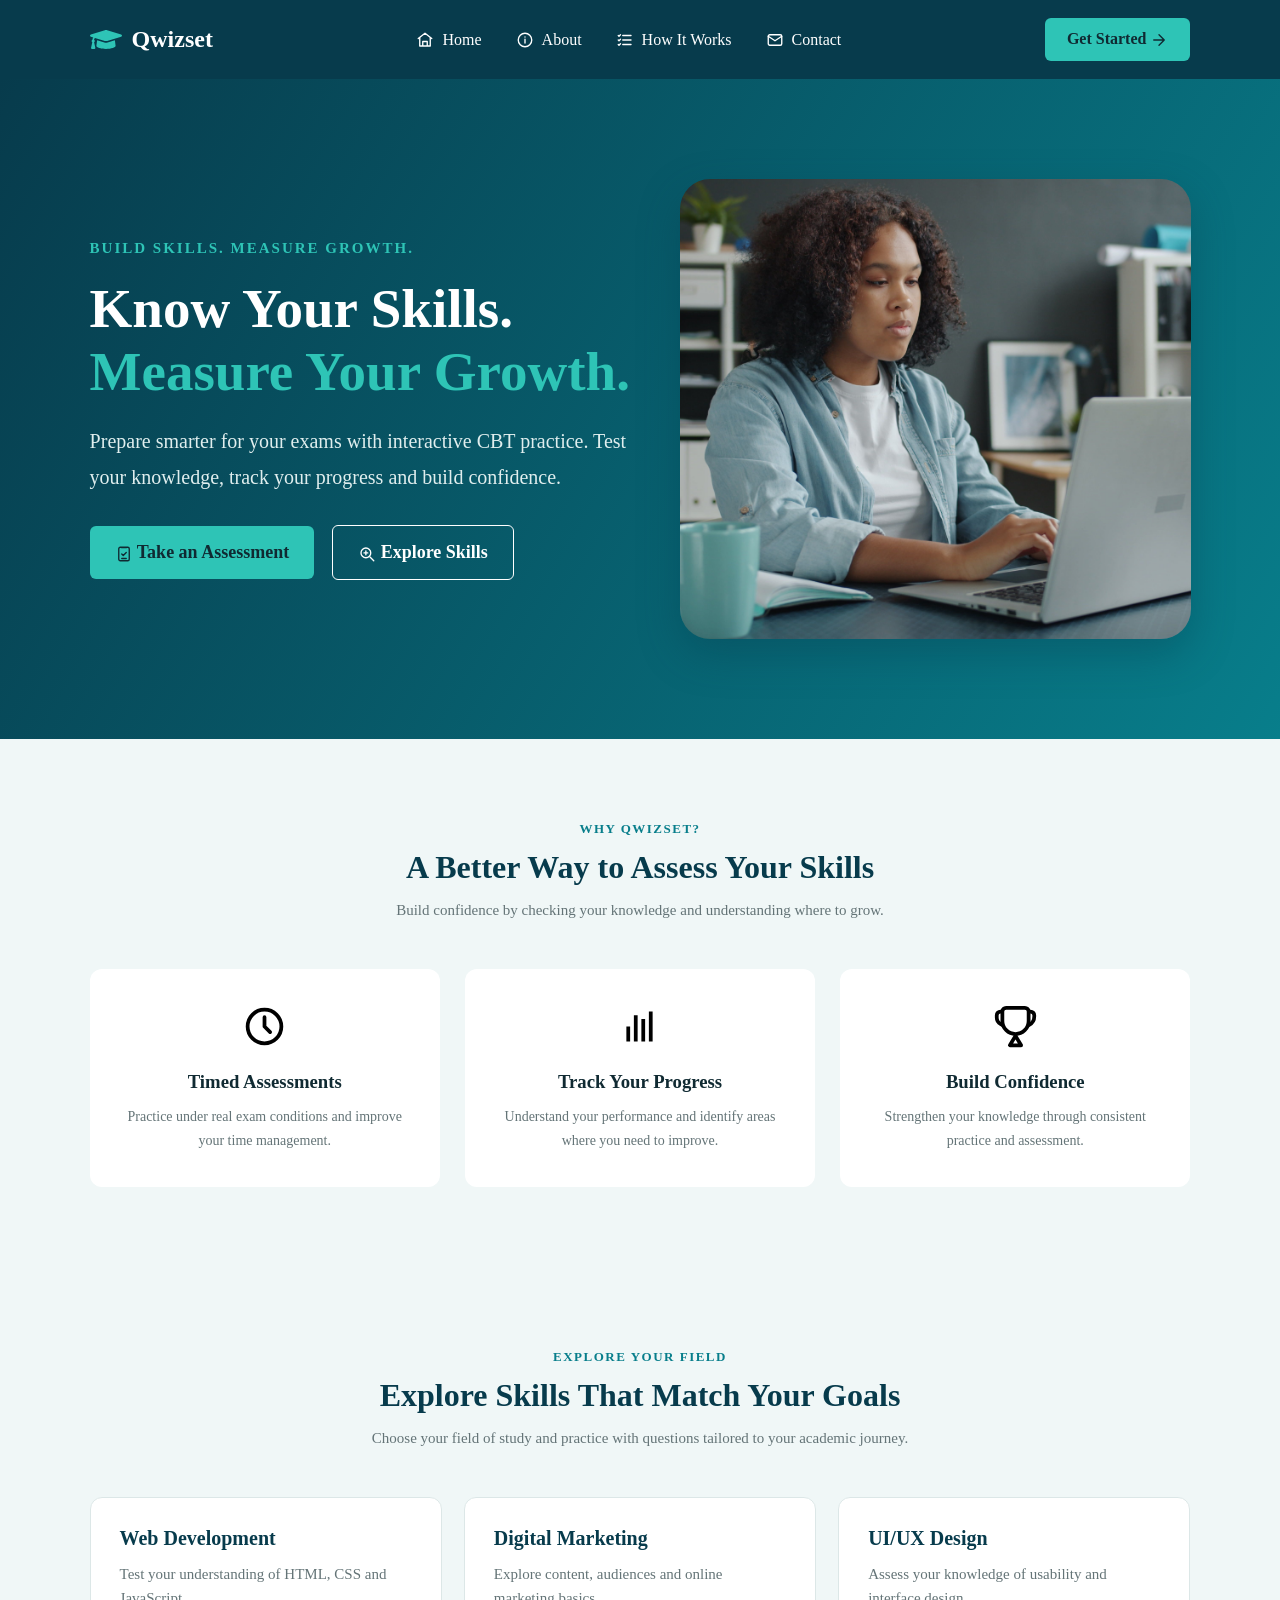
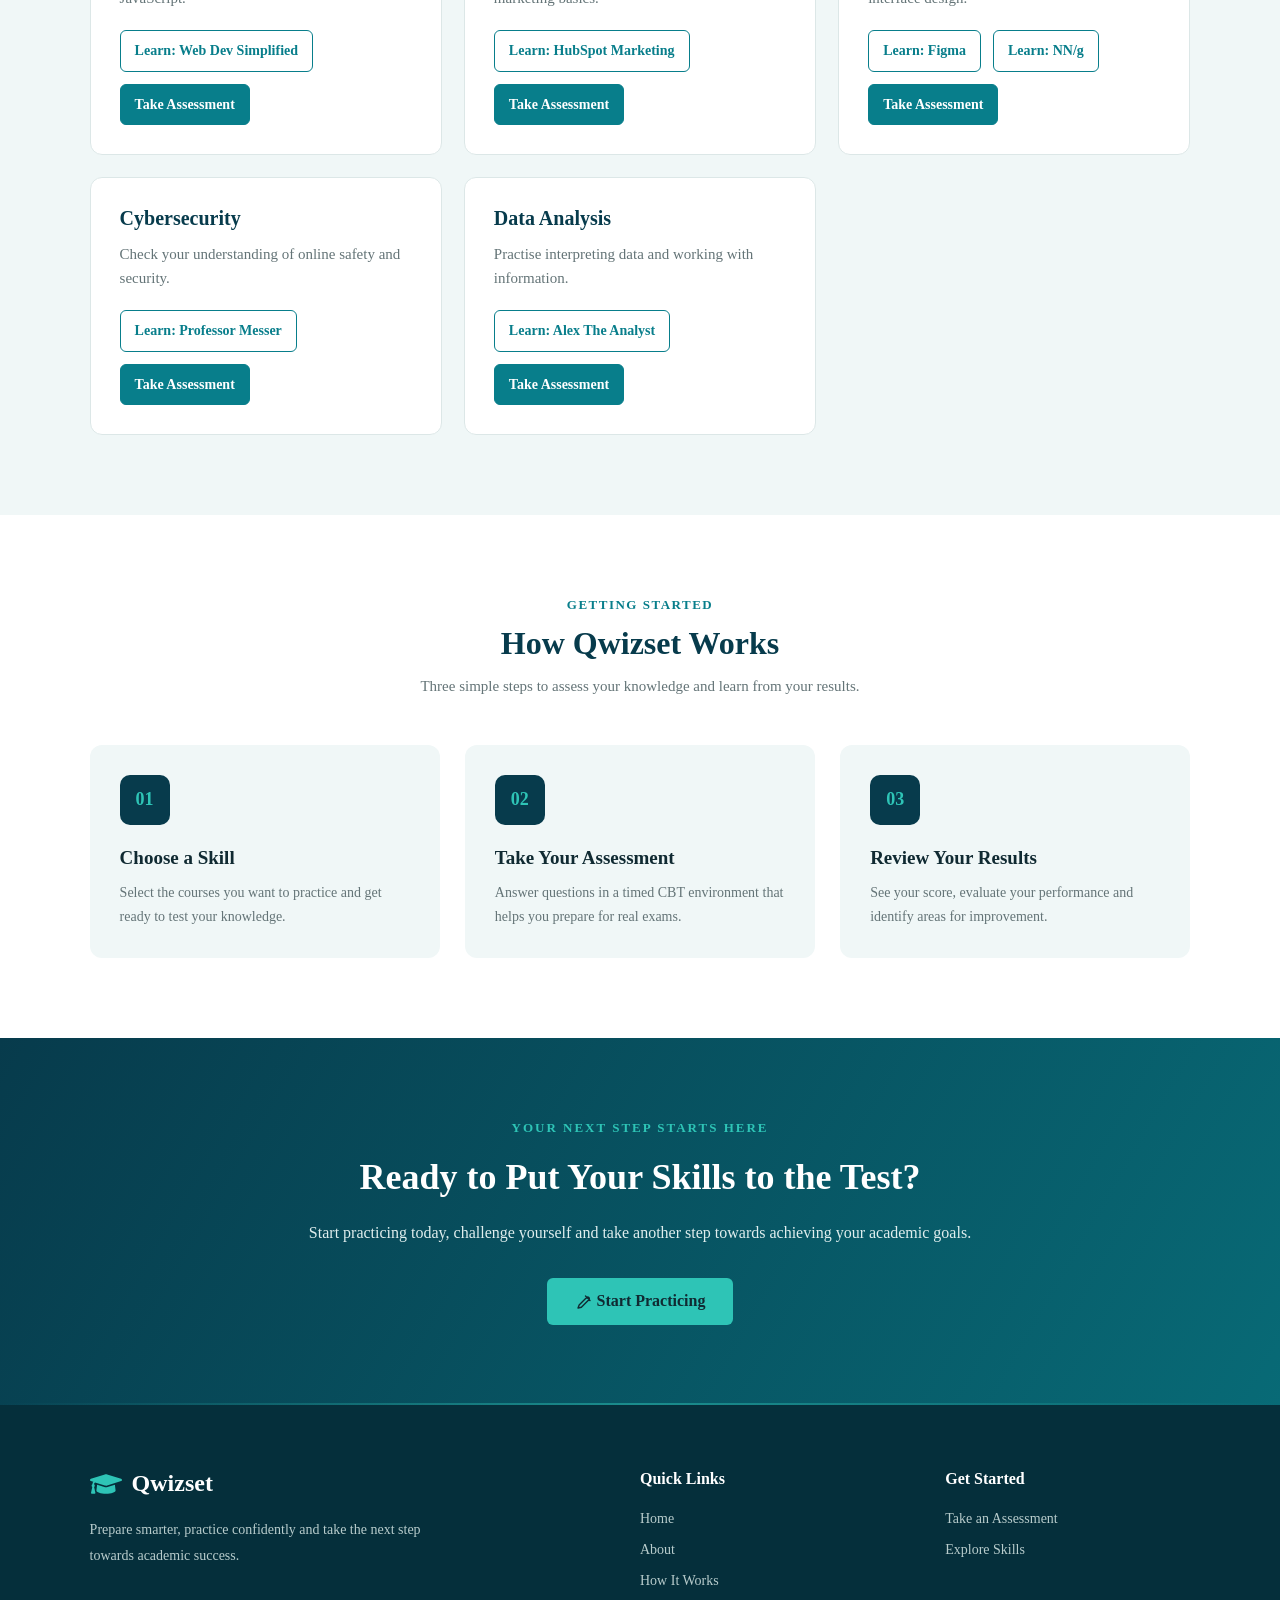
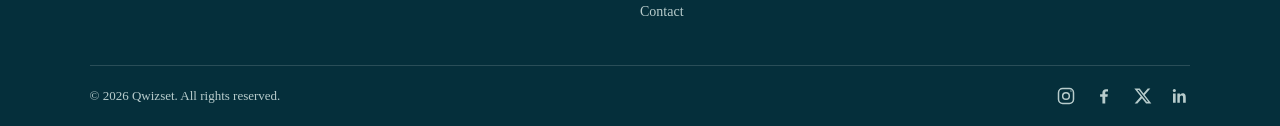
==== commit c674e2c1: "Added subtle live animations to the website" ====
--- a/index.html
+++ b/index.html
@@ -104,14 +104,14 @@
       </div>
     </section>
     <section class="features" id="features">
-      <div class="section-heading">
+      <div class="section-heading scroll-reveal">
         <span>WHY QWIZSET?</span>
         <h2>A Better Way to Assess Your Skills</h2>
         <p>Build confidence by checking your knowledge and understanding where to grow.</p>
       </div>
 
       <div class="features-container">
-        <div class="feature-card">
+        <div class="feature-card scroll-reveal">
           <img src="assets/icons/clock-icon.svg" alt="" />
           <h3>Timed Assessments</h3>
           <p>
@@ -120,7 +120,7 @@
           </p>
         </div> 
 
-        <div class="feature-card">
+        <div class="feature-card scroll-reveal">
           <img src="assets/icons/chart.svg" alt="" />
           <h3>Track Your Progress</h3>
           <p>
@@ -129,7 +129,7 @@
           </p>
         </div>
 
-        <div class="feature-card">
+        <div class="feature-card scroll-reveal">
           <img src="assets/icons/trophy.svg" alt="" />
           <h3>Build Confidence</h3>
           <p>
@@ -142,7 +142,7 @@
 
     <!-- SKILLS SECTION -->
     <section class="courses" id="courses">
-      <div class="section-heading">
+      <div class="section-heading scroll-reveal">
         <span>EXPLORE YOUR FIELD</span>
         <h2>Explore Skills That Match Your Goals</h2>
         <p>
@@ -152,7 +152,7 @@
       </div>
 
       <div class="courses-container">
-        <div class="course-card">
+        <div class="course-card scroll-reveal">
           <h3>Web Development</h3>
           <p>Test your understanding of HTML, CSS and JavaScript.</p>
           <div class="course-actions">
@@ -160,7 +160,7 @@
             <a class="assessment-link" href="practice.html?skill=web-development">Take Assessment</a>
           </div>
         </div>
-        <div class="course-card">
+        <div class="course-card scroll-reveal">
           <h3>Digital Marketing</h3>
           <p>Explore content, audiences and online marketing basics.</p>
           <div class="course-actions">
@@ -168,7 +168,7 @@
             <a class="assessment-link" href="practice.html?skill=digital-marketing">Take Assessment</a>
           </div>
         </div>
-        <div class="course-card">
+        <div class="course-card scroll-reveal">
           <h3>UI/UX Design</h3>
           <p>Assess your knowledge of usability and interface design.</p>
           <div class="course-actions">
@@ -177,7 +177,7 @@
             <a class="assessment-link" href="practice.html?skill=ui-ux-design">Take Assessment</a>
           </div>
         </div>
-        <div class="course-card">
+        <div class="course-card scroll-reveal">
           <h3>Cybersecurity</h3>
           <p>Check your understanding of online safety and security.</p>
           <div class="course-actions">
@@ -185,7 +185,7 @@
             <a class="assessment-link" href="practice.html?skill=cybersecurity">Take Assessment</a>
           </div>
         </div>
-        <div class="course-card">
+        <div class="course-card scroll-reveal">
           <h3>Data Analysis</h3>
           <p>Practise interpreting data and working with information.</p>
           <div class="course-actions">
@@ -198,14 +198,14 @@
 
     <!-- HOW IT WORKS SECTION -->
     <section class="how-it-works" id="how-it-works">
-      <div class="section-heading">
+      <div class="section-heading scroll-reveal">
         <span>GETTING STARTED</span>
         <h2>How Qwizset Works</h2>
         <p>Three simple steps to assess your knowledge and learn from your results.</p>
       </div>
 
       <div class="steps-container">
-        <div class="step-card">
+        <div class="step-card scroll-reveal">
           <div class="step-number">01</div>
           <h3>Choose a Skill</h3>
           <p>
@@ -214,7 +214,7 @@
           </p>
         </div>
 
-        <div class="step-card">
+        <div class="step-card scroll-reveal">
           <div class="step-number">02</div>
           <h3>Take Your Assessment</h3>
           <p>
@@ -223,7 +223,7 @@
           </p>
         </div>
 
-        <div class="step-card">
+        <div class="step-card scroll-reveal">
           <div class="step-number">03</div>
           <h3>Review Your Results</h3>
           <p>
@@ -236,7 +236,7 @@
 
     <!-- CTA SECTION -->
     <section class="cta-section" id="contact">
-      <div class="cta-content">
+      <div class="cta-content scroll-reveal">
         <span>YOUR NEXT STEP STARTS HERE</span>
 
         <h2>Ready to Put Your Skills to the Test?</h2>
@@ -257,7 +257,7 @@
     <!-- FOOTER -->
     <footer class="footer">
       <div class="footer-container">
-        <div class="footer-brand">
+        <div class="footer-brand scroll-reveal">
           <a href="#home" class="logo">
             <img src="assets/icons/qwizset-logo.svg" alt="" />
             <span>Qwizset</span>
@@ -269,7 +269,7 @@
           </p>
         </div>
 
-        <div class="footer-links">
+        <div class="footer-links scroll-reveal">
           <h3>Quick Links</h3>
           <a href="#home">Home</a>
           <a href="#features">About</a>
@@ -277,7 +277,7 @@
           <a href="#contact">Contact</a>
         </div>
 
-        <div class="footer-links">
+        <div class="footer-links scroll-reveal">
           <h3>Get Started</h3>
           <a href="practice.html">Take an Assessment</a>
           <a href="#courses">Explore Skills</a>
--- a/style.css
+++ b/style.css
@@ -825,3 +825,112 @@
   outline: 3px solid var(--aqua);
   outline-offset: 3px;
 }
+
+/* HOMEPAGE ENTRANCE AND SCROLL REVEALS */
+.hero-content > * {
+  animation: hero-rise 0.65s both;
+}
+
+.hero-content > :nth-child(1) {
+  animation-delay: 80ms;
+}
+
+.hero-content > :nth-child(2) {
+  animation-delay: 160ms;
+}
+
+.hero-content > :nth-child(3) {
+  animation-delay: 240ms;
+}
+
+.hero-content > :nth-child(4) {
+  animation-delay: 320ms;
+}
+
+.hero-image {
+  animation: hero-image-enter 0.8s 180ms both;
+}
+
+.reveal-ready .scroll-reveal:not(.is-visible) {
+  opacity: 0;
+  transform: translateY(22px);
+}
+
+.scroll-reveal {
+  transition:
+    opacity 0.65s ease,
+    transform 0.65s ease;
+  transition-delay: var(--reveal-delay, 0ms);
+}
+
+.scroll-reveal.is-visible {
+  opacity: 1;
+  transform: translateY(0);
+}
+
+.features-container .feature-card:nth-child(2),
+.steps-container .step-card:nth-child(2) {
+  --reveal-delay: 100ms;
+}
+
+.features-container .feature-card:nth-child(3),
+.steps-container .step-card:nth-child(3) {
+  --reveal-delay: 200ms;
+}
+
+.courses-container .course-card:nth-child(2) {
+  --reveal-delay: 70ms;
+}
+
+.courses-container .course-card:nth-child(3) {
+  --reveal-delay: 140ms;
+}
+
+.courses-container .course-card:nth-child(4) {
+  --reveal-delay: 210ms;
+}
+
+.courses-container .course-card:nth-child(5) {
+  --reveal-delay: 280ms;
+}
+
+.feature-card.scroll-reveal.is-visible:hover,
+.course-card.scroll-reveal.is-visible:hover,
+.step-card.scroll-reveal.is-visible:hover {
+  transform: translateY(-6px);
+}
+
+@keyframes hero-rise {
+  from {
+    opacity: 0;
+    transform: translateY(18px);
+  }
+  to {
+    opacity: 1;
+    transform: translateY(0);
+  }
+}
+
+@keyframes hero-image-enter {
+  from {
+    opacity: 0;
+    transform: translateY(12px) scale(0.985);
+  }
+  to {
+    opacity: 1;
+    transform: translateY(0) scale(1);
+  }
+}
+
+@media (prefers-reduced-motion: reduce) {
+  .hero-content > *,
+  .hero-image {
+    animation: none;
+  }
+
+  .scroll-reveal {
+    opacity: 1;
+    transform: none;
+    transition: none;
+  }
+}
